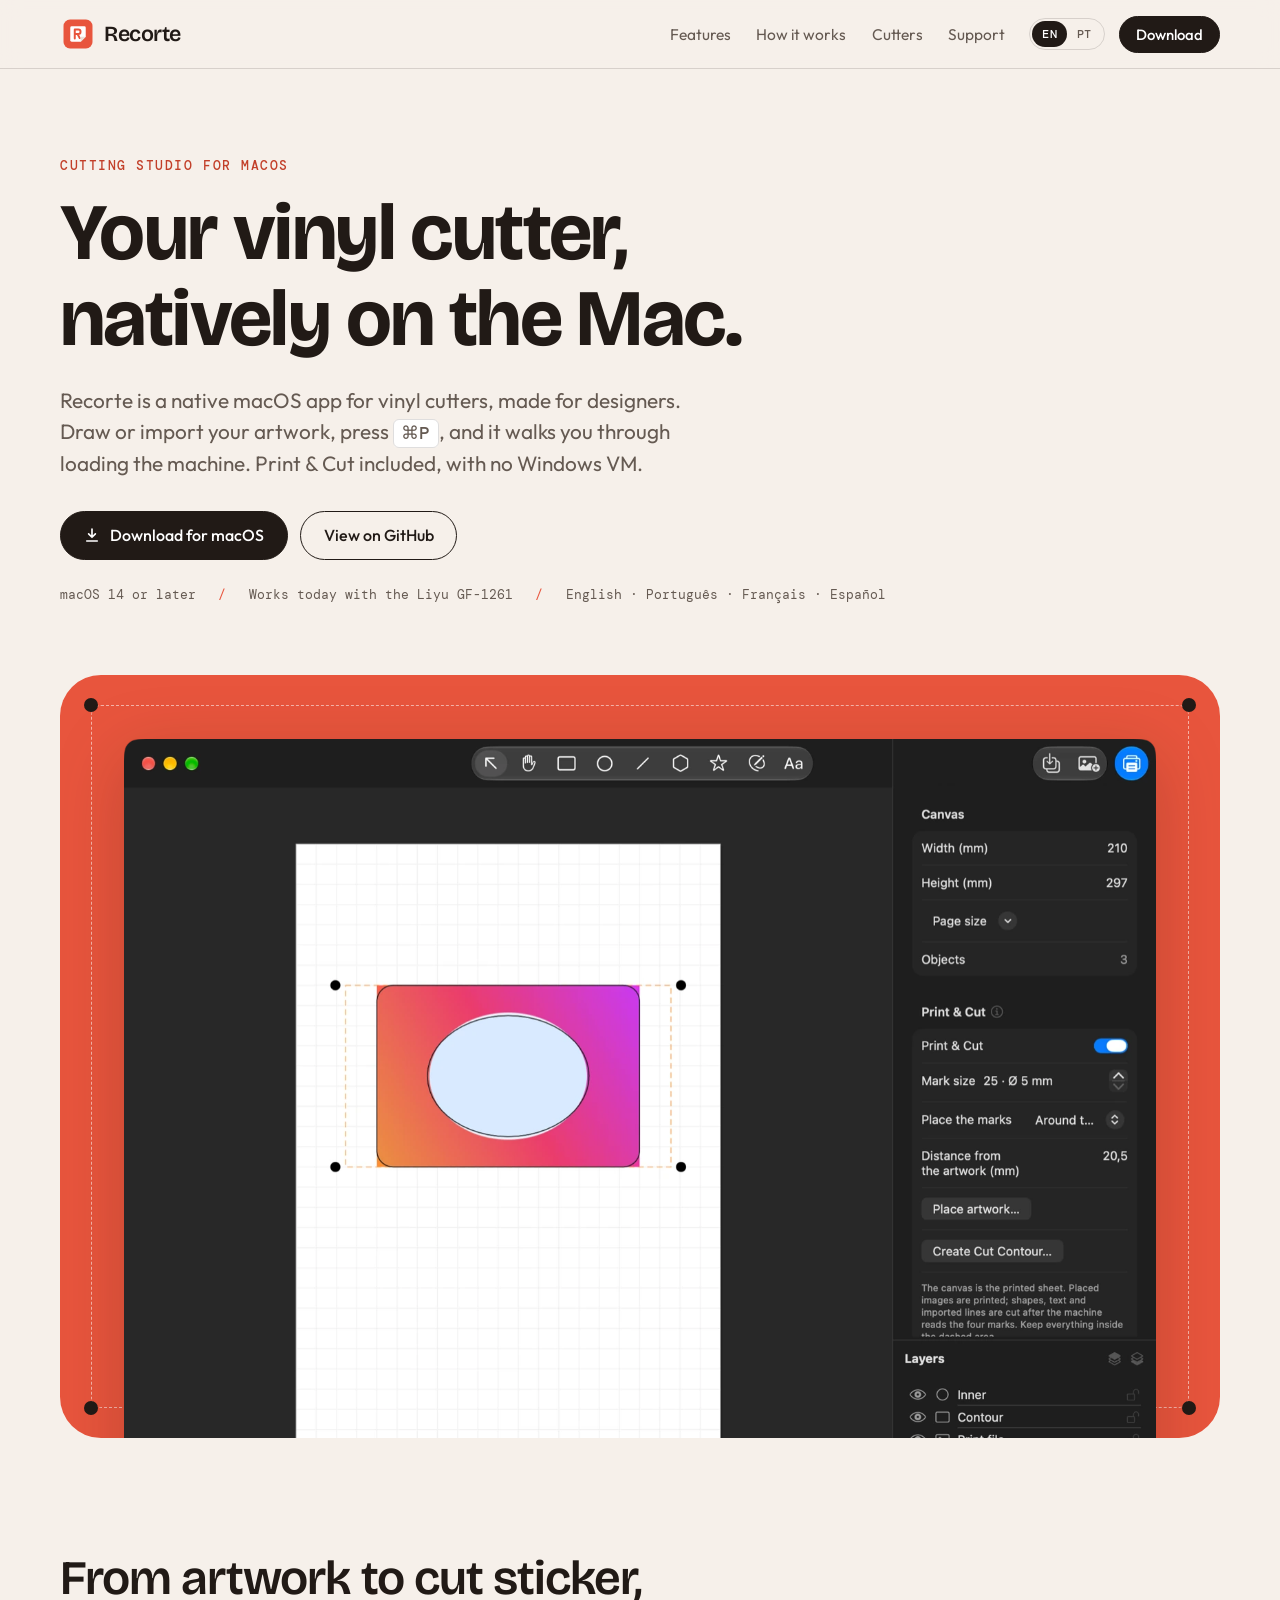
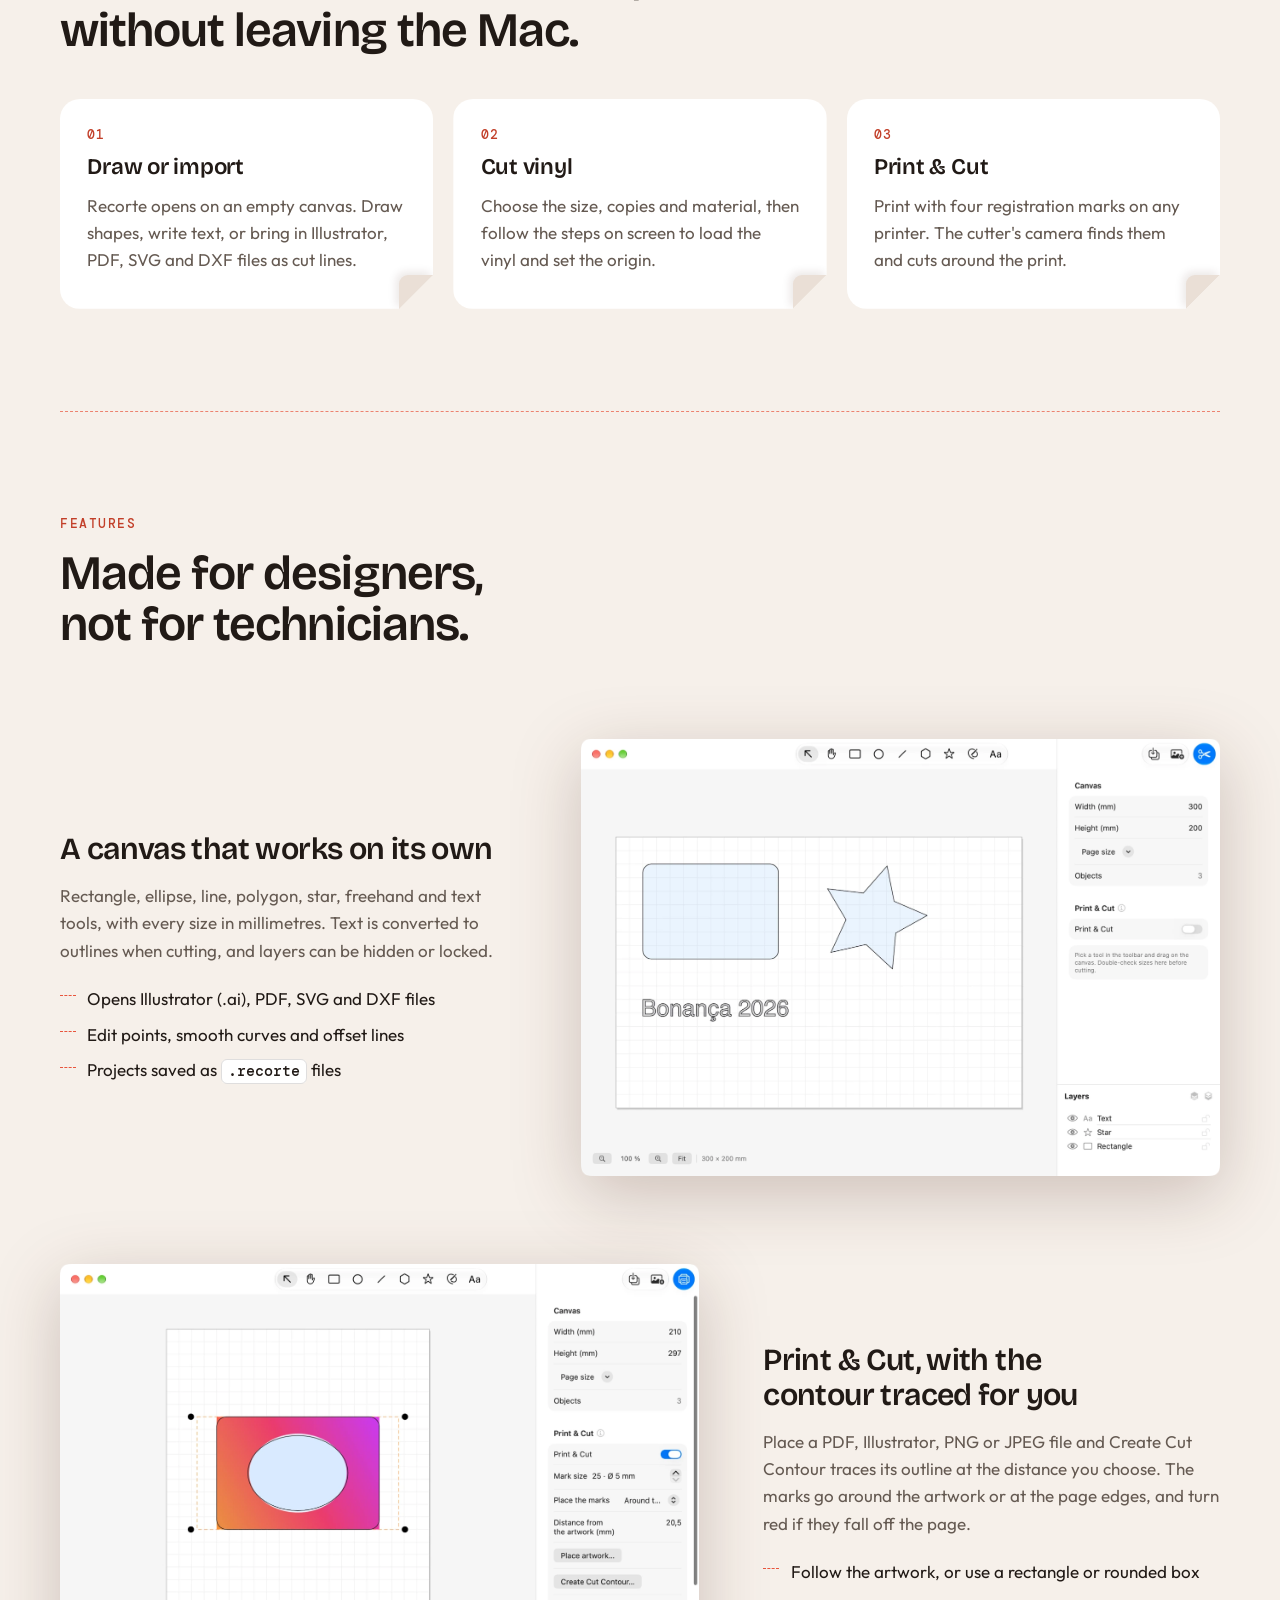
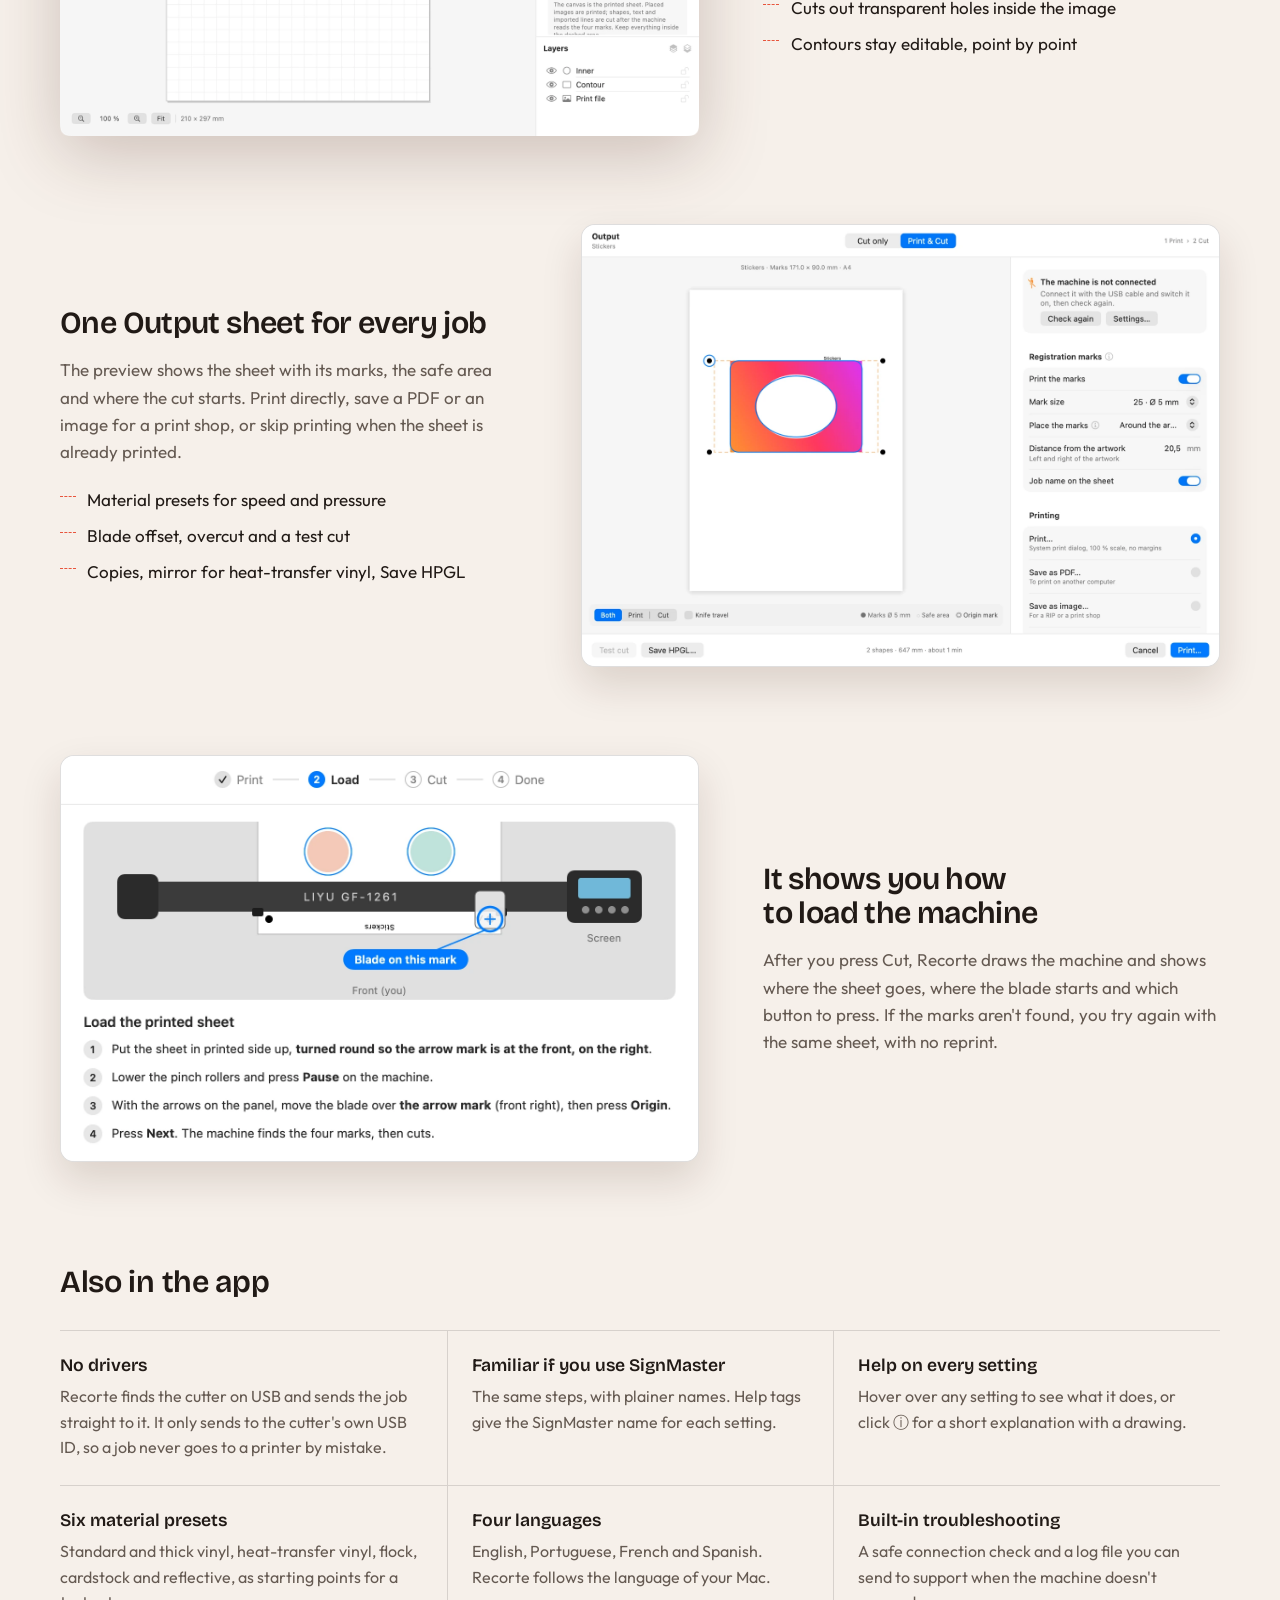
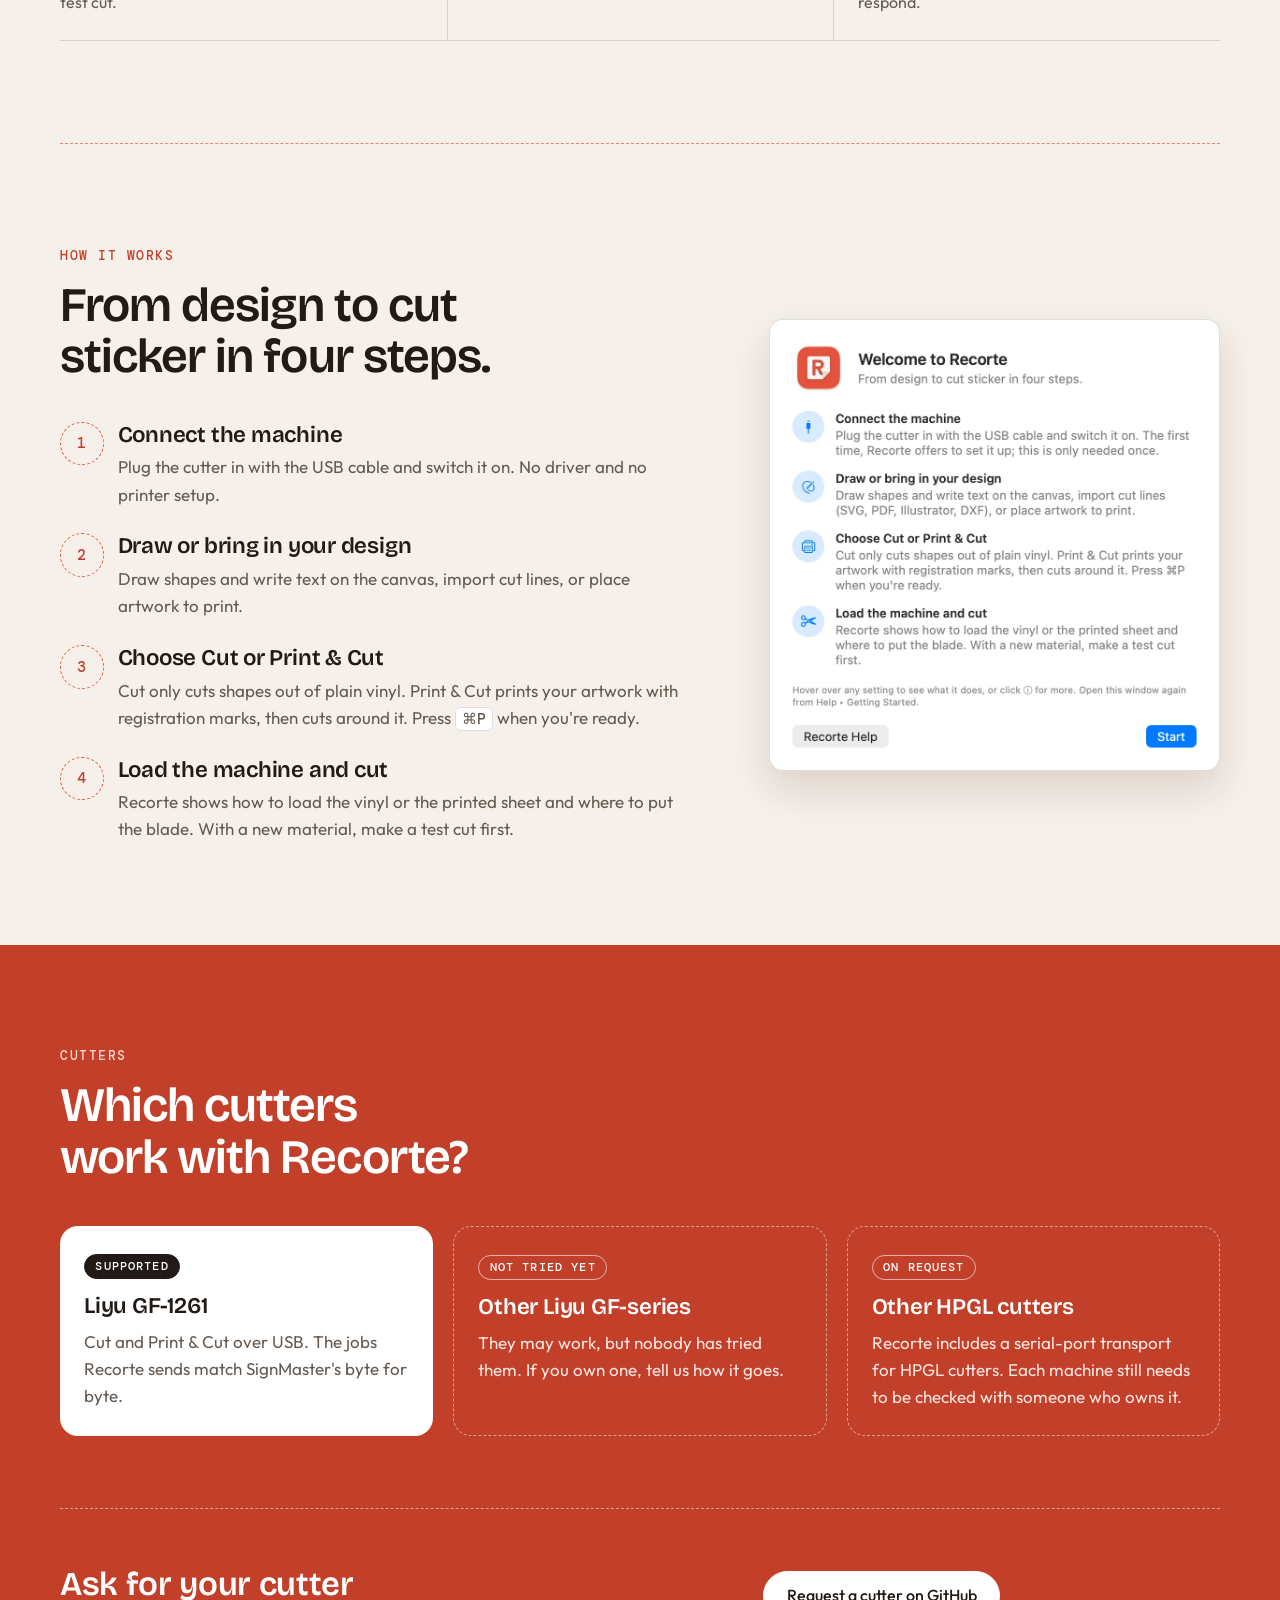
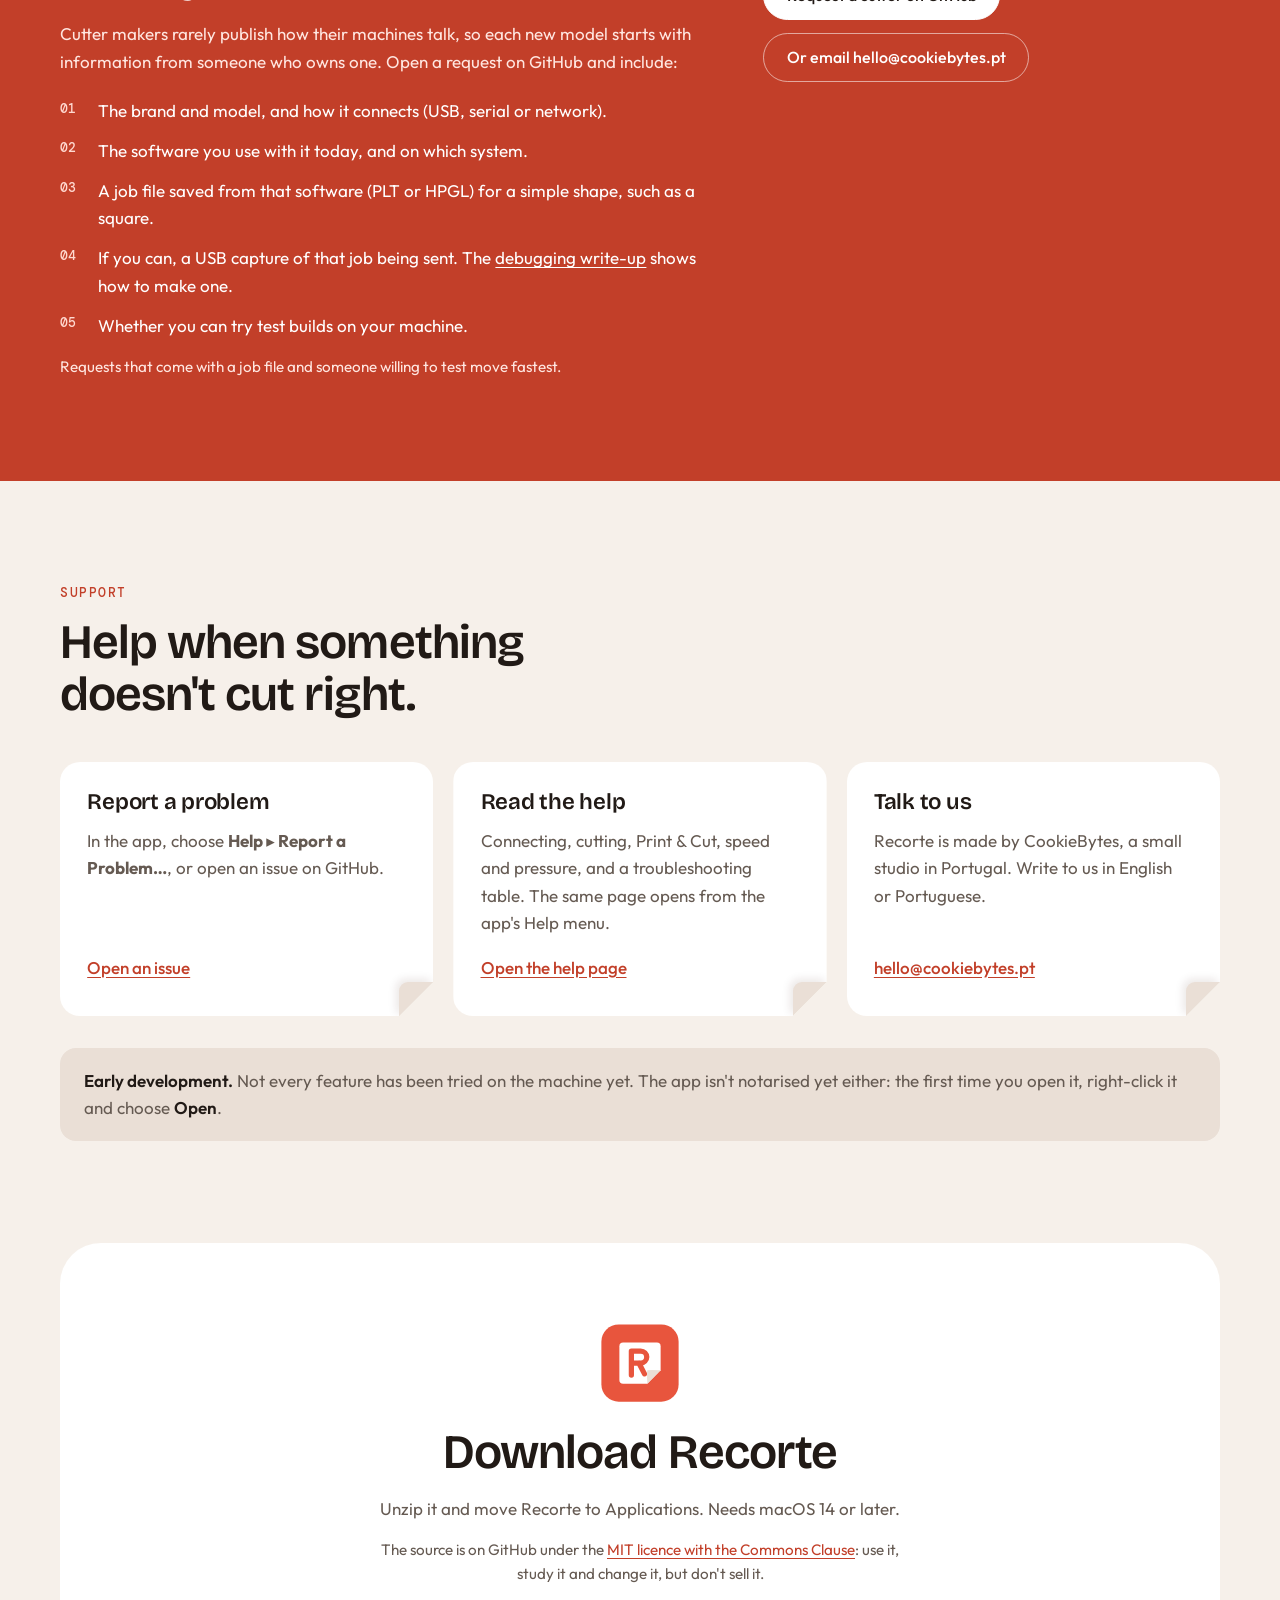
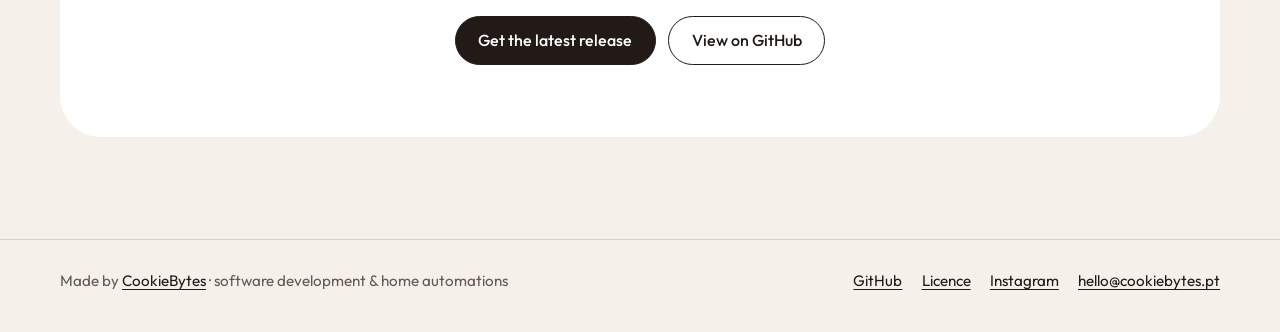
==== index.html @ fabf6d46 "feat: recorte landing page" ====
<!DOCTYPE html>
<html lang="en">
<head>
<meta charset="utf-8">
<meta name="viewport" content="width=device-width, initial-scale=1">
<title>Recorte — cutting studio for macOS</title>
<meta name="description" content="Recorte is a native macOS app for vinyl cutters, made for designers. Draw or import artwork, cut vinyl and do Print & Cut with the Liyu GF-1261, without a Windows VM.">
<link rel="canonical" href="https://recorte.cookiebytes.pt/">
<meta property="og:type" content="website">
<meta property="og:url" content="https://recorte.cookiebytes.pt/">
<meta property="og:title" content="Recorte — cutting studio for macOS">
<meta property="og:description" content="A native macOS app for vinyl cutters, made for designers. Cut vinyl and Print & Cut, without a Windows VM.">
<meta property="og:image" content="https://recorte.cookiebytes.pt/assets/og.jpg">
<meta name="twitter:card" content="summary_large_image">
<meta name="theme-color" content="#E8553D">
<link rel="icon" href="assets/icon.svg" type="image/svg+xml">
<link rel="apple-touch-icon" href="assets/apple-touch-icon.png">
<link rel="preconnect" href="https://fonts.googleapis.com">
<link rel="preconnect" href="https://fonts.gstatic.com" crossorigin>
<link href="https://fonts.googleapis.com/css2?family=Bricolage+Grotesque:opsz,wght@12..96,500;12..96,600;12..96,700&family=DM+Mono:wght@400;500&family=Outfit:wght@400;500;600&display=swap" rel="stylesheet">
<link rel="stylesheet" href="assets/style.css">
</head>
<body>
<a class="skip" href="#main" data-i18n="skip">Skip to content</a>

<header class="nav">
  <div class="wrap nav__in">
    <a class="brand" href="#top" aria-label="Recorte">
      <img src="assets/icon.svg" width="36" height="36" alt="">
      <span>Recorte</span>
    </a>
    <nav class="nav__links" aria-label="Sections">
      <a href="#features" data-i18n="nav.features">Features</a>
      <a href="#how" data-i18n="nav.how">How it works</a>
      <a href="#cutters" data-i18n="nav.cutters">Cutters</a>
      <a href="#support" data-i18n="nav.support">Support</a>
    </nav>
    <div class="nav__right">
      <div class="lang" role="group" aria-label="Language">
        <button type="button" data-lang="en" aria-pressed="true">EN</button>
        <button type="button" data-lang="pt" aria-pressed="false">PT</button>
      </div>
      <a class="btn btn--small" href="https://github.com/cookiebytespt/Recorte/releases/latest" data-i18n="nav.download">Download</a>
    </div>
  </div>
</header>

<main id="main">

<!-- HERO -->
<section class="hero" id="top">
  <div class="wrap">
    <p class="eyebrow" data-i18n="hero.eyebrow">Cutting studio for macOS</p>
    <h1 data-i18n="hero.title">Your vinyl cutter, natively on the Mac.</h1>
    <p class="lead" data-i18n-html="hero.lead">Recorte is a native macOS app for vinyl cutters, made for designers. Draw or import your artwork, press <kbd>⌘P</kbd>, and it walks you through loading the machine. Print &amp; Cut included, with no Windows VM.</p>
    <div class="cta">
      <a class="btn" href="https://github.com/cookiebytespt/Recorte/releases/latest">
        <svg width="18" height="18" viewBox="0 0 24 24" fill="none" stroke="currentColor" stroke-width="2.2" stroke-linecap="round" stroke-linejoin="round" aria-hidden="true"><path d="M12 4v11m0 0l-4.5-4.5M12 15l4.5-4.5M5 20h14"/></svg>
        <span data-i18n="hero.cta">Download for macOS</span>
      </a>
      <a class="btn btn--ghost" href="https://github.com/cookiebytespt/Recorte" data-i18n="hero.cta2">View on GitHub</a>
    </div>
    <ul class="meta">
      <li data-i18n="hero.meta1">macOS 14 or later</li>
      <li data-i18n="hero.meta2">Works today with the Liyu GF-1261</li>
      <li>English · Português · Français · Español</li>
    </ul>
  </div>

  <div class="wrap">
    <figure class="stage">
      <span class="mark mark--tl" aria-hidden="true"></span><span class="mark mark--tr" aria-hidden="true"></span>
      <span class="mark mark--bl" aria-hidden="true"></span><span class="mark mark--br" aria-hidden="true"></span>
      <img class="shot" src="assets/screenshots/print-and-cut-editor-dark.webp" width="1500" height="1107" alt="The Recorte editor in dark mode: a Print &amp; Cut sheet with artwork, its cut contour and four registration marks, the drawing toolbar, and a sidebar with canvas size and layers." data-i18n-alt="hero.alt" fetchpriority="high">
    </figure>
  </div>
</section>

<!-- WHAT IT DOES -->
<section class="what" aria-labelledby="what-h">
  <div class="wrap">
    <h2 id="what-h" data-i18n="what.title">From artwork to cut sticker, without leaving the Mac.</h2>
    <div class="trio">
      <article class="sticker">
        <p class="tag">01</p>
        <h3 data-i18n="what.1.t">Draw or import</h3>
        <p data-i18n="what.1.d">Recorte opens on an empty canvas. Draw shapes, write text, or bring in Illustrator, PDF, SVG and DXF files as cut lines.</p>
      </article>
      <article class="sticker">
        <p class="tag">02</p>
        <h3 data-i18n="what.2.t">Cut vinyl</h3>
        <p data-i18n="what.2.d">Choose the size, copies and material, then follow the steps on screen to load the vinyl and set the origin.</p>
      </article>
      <article class="sticker">
        <p class="tag">03</p>
        <h3 data-i18n="what.3.t">Print &amp; Cut</h3>
        <p data-i18n="what.3.d">Print with four registration marks on any printer. The cutter's camera finds them and cuts around the print.</p>
      </article>
    </div>
  </div>
</section>

<div class="cutline" aria-hidden="true"></div>

<!-- FEATURES -->
<section class="features" id="features" aria-labelledby="feat-h">
  <div class="wrap">
    <p class="eyebrow" data-i18n="feat.eyebrow">Features</p>
    <h2 id="feat-h" data-i18n="feat.title">Made for designers, not for technicians.</h2>

    <div class="row">
      <div class="row__text">
        <h3 data-i18n="feat.a.t">A canvas that works on its own</h3>
        <p data-i18n="feat.a.d">Rectangle, ellipse, line, polygon, star, freehand and text tools, with every size in millimetres. Text is converted to outlines when cutting, and layers can be hidden or locked.</p>
        <ul class="ticks">
          <li data-i18n="feat.a.1">Opens Illustrator (.ai), PDF, SVG and DXF files</li>
          <li data-i18n="feat.a.2">Edit points, smooth curves and offset lines</li>
          <li data-i18n-html="feat.a.3">Projects saved as <code>.recorte</code> files</li>
        </ul>
      </div>
      <figure class="row__media">
        <img class="shot" loading="lazy" src="assets/screenshots/editor.webp" width="1500" height="1025" alt="Recorte's canvas with drawing tools and the layers list." data-i18n-alt="feat.a.alt">
      </figure>
    </div>

    <div class="row row--flip">
      <div class="row__text">
        <h3 data-i18n="feat.b.t">Print &amp; Cut, with the contour traced for you</h3>
        <p data-i18n="feat.b.d">Place a PDF, Illustrator, PNG or JPEG file and Create Cut Contour traces its outline at the distance you choose. The marks go around the artwork or at the page edges, and turn red if they fall off the page.</p>
        <ul class="ticks">
          <li data-i18n="feat.b.1">Follow the artwork, or use a rectangle or rounded box</li>
          <li data-i18n="feat.b.2">Cuts out transparent holes inside the image</li>
          <li data-i18n="feat.b.3">Contours stay editable, point by point</li>
        </ul>
      </div>
      <figure class="row__media">
        <img class="shot" loading="lazy" src="assets/screenshots/print-and-cut-editor.webp" width="1500" height="1107" alt="A Print &amp; Cut sheet in Recorte: artwork with a cut contour and four registration marks around it." data-i18n-alt="feat.b.alt">
      </figure>
    </div>

    <div class="row">
      <div class="row__text">
        <h3 data-i18n="feat.c.t">One Output sheet for every job</h3>
        <p data-i18n="feat.c.d">The preview shows the sheet with its marks, the safe area and where the cut starts. Print directly, save a PDF or an image for a print shop, or skip printing when the sheet is already printed.</p>
        <ul class="ticks">
          <li data-i18n="feat.c.1">Material presets for speed and pressure</li>
          <li data-i18n="feat.c.2">Blade offset, overcut and a test cut</li>
          <li data-i18n="feat.c.3">Copies, mirror for heat-transfer vinyl, Save HPGL</li>
        </ul>
      </div>
      <figure class="row__media">
        <div class="sheet"><img loading="lazy" src="assets/screenshots/output-print-and-cut.webp" width="1500" height="1038" alt="The Output sheet in Print &amp; Cut mode, with a preview of the printed page and settings for registration marks and printing." data-i18n-alt="feat.c.alt"></div>
      </figure>
    </div>

    <div class="row row--flip">
      <div class="row__text">
        <h3 data-i18n="feat.d.t">It shows you how to load the machine</h3>
        <p data-i18n="feat.d.d">After you press Cut, Recorte draws the machine and shows where the sheet goes, where the blade starts and which button to press. If the marks aren't found, you try again with the same sheet, with no reprint.</p>
      </div>
      <figure class="row__media">
        <div class="sheet"><img loading="lazy" src="assets/screenshots/cut-wizard.webp" width="1360" height="864" alt="The cut wizard: a drawing of the Liyu GF-1261 with the printed sheet loaded, and four numbered steps to load the sheet." data-i18n-alt="feat.d.alt"></div>
      </figure>
    </div>

    <h3 class="more-h" data-i18n="more.title">Also in the app</h3>
    <ul class="grid">
      <li><h4 data-i18n="more.1.t">No drivers</h4><p data-i18n="more.1.d">Recorte finds the cutter on USB and sends the job straight to it. It only sends to the cutter's own USB ID, so a job never goes to a printer by mistake.</p></li>
      <li><h4 data-i18n="more.2.t">Familiar if you use SignMaster</h4><p data-i18n="more.2.d">The same steps, with plainer names. Help tags give the SignMaster name for each setting.</p></li>
      <li><h4 data-i18n="more.3.t">Help on every setting</h4><p data-i18n="more.3.d">Hover over any setting to see what it does, or click ⓘ for a short explanation with a drawing.</p></li>
      <li><h4 data-i18n="more.4.t">Six material presets</h4><p data-i18n="more.4.d">Standard and thick vinyl, heat-transfer vinyl, flock, cardstock and reflective, as starting points for a test cut.</p></li>
      <li><h4 data-i18n="more.5.t">Four languages</h4><p data-i18n="more.5.d">English, Portuguese, French and Spanish. Recorte follows the language of your Mac.</p></li>
      <li><h4 data-i18n="more.6.t">Built-in troubleshooting</h4><p data-i18n="more.6.d">A safe connection check and a log file you can send to support when the machine doesn't respond.</p></li>
    </ul>
  </div>
</section>

<div class="cutline" aria-hidden="true"></div>

<!-- HOW IT WORKS -->
<section class="how" id="how" aria-labelledby="how-h">
  <div class="wrap how__in">
    <div>
      <p class="eyebrow" data-i18n="how.eyebrow">How it works</p>
      <h2 id="how-h" data-i18n="how.title">From design to cut sticker in four steps.</h2>
      <ol class="steps">
        <li><h3 data-i18n="how.1.t">Connect the machine</h3><p data-i18n="how.1.d">Plug the cutter in with the USB cable and switch it on. No driver and no printer setup.</p></li>
        <li><h3 data-i18n="how.2.t">Draw or bring in your design</h3><p data-i18n="how.2.d">Draw shapes and write text on the canvas, import cut lines, or place artwork to print.</p></li>
        <li><h3 data-i18n="how.3.t">Choose Cut or Print &amp; Cut</h3><p data-i18n-html="how.3.d">Cut only cuts shapes out of plain vinyl. Print &amp; Cut prints your artwork with registration marks, then cuts around it. Press <kbd>⌘P</kbd> when you're ready.</p></li>
        <li><h3 data-i18n="how.4.t">Load the machine and cut</h3><p data-i18n="how.4.d">Recorte shows how to load the vinyl or the printed sheet and where to put the blade. With a new material, make a test cut first.</p></li>
      </ol>
    </div>
    <figure class="how__media">
      <div class="sheet"><img loading="lazy" src="assets/screenshots/getting-started.webp" width="960" height="962" alt="Recorte's Getting Started window, listing the four steps." data-i18n-alt="how.alt"></div>
    </figure>
  </div>
</section>

<!-- CUTTERS -->
<section class="cutters" id="cutters" aria-labelledby="cut-h">
  <div class="wrap">
    <p class="eyebrow eyebrow--light" data-i18n="cut.eyebrow">Cutters</p>
    <h2 id="cut-h" data-i18n="cut.title">Which cutters work with Recorte?</h2>

    <ul class="machines">
      <li>
        <span class="pill pill--ok" data-i18n="cut.ok">Supported</span>
        <h3>Liyu GF-1261</h3>
        <p data-i18n="cut.1.d">Cut and Print &amp; Cut over USB. The jobs Recorte sends match SignMaster's byte for byte.</p>
      </li>
      <li>
        <span class="pill" data-i18n="cut.untested">Not tried yet</span>
        <h3 data-i18n="cut.2.t">Other Liyu GF-series</h3>
        <p data-i18n="cut.2.d">They may work, but nobody has tried them. If you own one, tell us how it goes.</p>
      </li>
      <li>
        <span class="pill" data-i18n="cut.ask">On request</span>
        <h3 data-i18n="cut.3.t">Other HPGL cutters</h3>
        <p data-i18n="cut.3.d">Recorte includes a serial-port transport for HPGL cutters. Each machine still needs to be checked with someone who owns it.</p>
      </li>
    </ul>

    <div class="request">
      <div>
        <h3 data-i18n="req.title">Ask for your cutter</h3>
        <p data-i18n="req.lead">Cutter makers rarely publish how their machines talk, so each new model starts with information from someone who owns one. Open a request on GitHub and include:</p>
        <ol class="req-list">
          <li data-i18n="req.1">The brand and model, and how it connects (USB, serial or network).</li>
          <li data-i18n="req.2">The software you use with it today, and on which system.</li>
          <li data-i18n="req.3">A job file saved from that software (PLT or HPGL) for a simple shape, such as a square.</li>
          <li data-i18n-html="req.4">If you can, a USB capture of that job being sent. The <a href="https://github.com/cookiebytespt/Recorte/blob/main/docs/debugging/README.md">debugging write-up</a> shows how to make one.</li>
          <li data-i18n="req.5">Whether you can try test builds on your machine.</li>
        </ol>
        <p class="fine" data-i18n="req.note">Requests that come with a job file and someone willing to test move fastest.</p>
      </div>
      <div class="request__cta">
        <a class="btn btn--light" href="https://github.com/cookiebytespt/Recorte/issues/new?title=Cutter%20request%3A%20%5Bbrand%20and%20model%5D&amp;body=%2A%2ACutter%2A%2A%20%28brand%20and%20model%29%3A%0A%0A%2A%2AConnection%2A%2A%20%28USB%20%2F%20serial%20%2F%20network%29%3A%0A%0A%2A%2ASoftware%20used%20with%20it%20today%2A%2A%20%28and%20operating%20system%29%3A%0A%0A%2A%2AJob%20file%2A%2A%3A%20attach%20a%20PLT%2FHPGL%20file%20saved%20from%20that%20software%20for%20a%20simple%20shape%2C%20such%20as%20a%20square.%0A%0A%2A%2AUSB%20capture%2A%2A%20%28optional%29%3A%20see%20docs%2Fdebugging%2FREADME.md%20for%20how%20to%20make%20one.%0A%0A%2A%2ACan%20you%20try%20test%20builds%20on%20your%20machine%3F%2A%2A%0A" data-i18n="req.cta">Request a cutter on GitHub</a>
        <a class="btn btn--outline" href="mailto:hello@cookiebytes.pt?subject=Recorte%3A%20cutter%20request" data-i18n="req.cta2">Or email hello@cookiebytes.pt</a>
      </div>
    </div>
  </div>
</section>

<!-- SUPPORT -->
<section class="support" id="support" aria-labelledby="sup-h">
  <div class="wrap">
    <p class="eyebrow" data-i18n="sup.eyebrow">Support</p>
    <h2 id="sup-h" data-i18n="sup.title">Help when something doesn't cut right.</h2>
    <div class="trio">
      <article class="sticker">
        <h3 data-i18n="sup.1.t">Report a problem</h3>
        <p data-i18n-html="sup.1.d">In the app, choose <strong>Help ▸ Report a Problem…</strong>, or open an issue on GitHub.</p>
        <a class="link" href="https://github.com/cookiebytespt/Recorte/issues/new" data-i18n="sup.1.a">Open an issue</a>
      </article>
      <article class="sticker">
        <h3 data-i18n="sup.2.t">Read the help</h3>
        <p data-i18n="sup.2.d">Connecting, cutting, Print &amp; Cut, speed and pressure, and a troubleshooting table. The same page opens from the app's Help menu.</p>
        <a class="link" href="https://github.com/cookiebytespt/Recorte#troubleshooting" data-i18n="sup.2.a">Open the help page</a>
      </article>
      <article class="sticker">
        <h3 data-i18n="sup.3.t">Talk to us</h3>
        <p data-i18n="sup.3.d">Recorte is made by CookieBytes, a small studio in Portugal. Write to us in English or Portuguese.</p>
        <a class="link" href="mailto:hello@cookiebytes.pt?subject=Recorte">hello@cookiebytes.pt</a>
      </article>
    </div>

    <p class="status" data-i18n-html="sup.status"><strong>Early development.</strong> Not every feature has been tried on the machine yet. The app isn't notarised yet either: the first time you open it, right-click it and choose <strong>Open</strong>.</p>
  </div>
</section>

<!-- DOWNLOAD -->
<section class="get" aria-labelledby="get-h">
  <div class="wrap get__in">
    <img src="assets/icon.svg" width="96" height="96" alt="">
    <h2 id="get-h" data-i18n="get.title">Download Recorte</h2>
    <p data-i18n="get.d">Unzip it and move Recorte to Applications. Needs macOS 14 or later.</p>
    <p class="licence" data-i18n-html="get.lic">The source is on GitHub under the <a href="https://github.com/cookiebytespt/Recorte/blob/main/LICENSE">MIT licence with the Commons Clause</a>: use it, study it and change it, but don't sell it.</p>
    <div class="cta cta--center">
      <a class="btn" href="https://github.com/cookiebytespt/Recorte/releases/latest" data-i18n="get.cta">Get the latest release</a>
      <a class="btn btn--ghost" href="https://github.com/cookiebytespt/Recorte" data-i18n="hero.cta2">View on GitHub</a>
    </div>
  </div>
</section>

</main>

<footer class="foot">
  <div class="wrap foot__in">
    <p><span data-i18n="foot.made">Made by</span> <a href="https://cookiebytes.pt">CookieBytes</a> · software development &amp; home automations</p>
    <p class="foot__links">
      <a href="https://github.com/cookiebytespt/Recorte">GitHub</a>
      <a href="https://github.com/cookiebytespt/Recorte/blob/main/LICENSE" data-i18n="foot.lic">Licence</a>
      <a href="https://www.instagram.com/cookiebytes.pt">Instagram</a>
      <a href="mailto:hello@cookiebytes.pt">hello@cookiebytes.pt</a>
    </p>
  </div>
</footer>

<script src="assets/app.js" defer></script>
</body>
</html>
---- assets/style.css ----
/* Recorte landing page. Palette from the app icon: coral tile, white vinyl, peeled backing. */
:root {
  --coral: #E8553D;
  --coral-deep: #C23F29;
  --vinyl: #FFFFFF;
  --backing: #EADFD6;
  --paper: #F6F0EA;
  --ink: #211A16;
  --muted: #655A52;
  --line: rgba(33, 26, 22, .14);
  --display: "Bricolage Grotesque", "Outfit", system-ui, sans-serif;
  --body: "Outfit", system-ui, -apple-system, sans-serif;
  --mono: "DM Mono", ui-monospace, "SF Mono", Menlo, monospace;
  --peel: 34px;
}

* { box-sizing: border-box; }
html { scroll-behavior: smooth; scroll-padding-top: 84px; }
body {
  margin: 0;
  background: var(--paper);
  color: var(--ink);
  font: 400 1.0625rem/1.6 var(--body);
  -webkit-font-smoothing: antialiased;
}
img { max-width: 100%; height: auto; display: block; }
a { color: inherit; }
h1, h2, h3, h4 { font-family: var(--display); font-weight: 600; line-height: 1.08; margin: 0; letter-spacing: -.02em; text-wrap: balance; }
h1 { font-size: clamp(2.6rem, 6.4vw, 5rem); font-weight: 700; max-width: 14ch; }
h2 { font-size: clamp(1.9rem, 3.8vw, 3rem); max-width: 20ch; }
h3 { font-size: 1.4rem; letter-spacing: -.01em; line-height: 1.2; }
h4 { font-size: 1.1rem; letter-spacing: 0; line-height: 1.25; }
p { margin: 0; }
kbd, code {
  font: 500 .88em var(--mono);
  background: var(--vinyl);
  border: 1px solid var(--line);
  border-radius: 6px;
  padding: .08em .4em;
  white-space: nowrap;
}
:focus-visible { outline: 3px solid var(--coral); outline-offset: 3px; border-radius: 6px; }

.wrap { width: min(1160px, 100% - 2.5rem); margin-inline: auto; }
.skip { position: absolute; left: -999px; top: 0; background: var(--ink); color: #fff; padding: .6rem 1rem; z-index: 20; }
.skip:focus { left: 1rem; top: 1rem; }

.eyebrow {
  font: 500 .8rem var(--mono);
  text-transform: uppercase;
  letter-spacing: .12em;
  color: var(--coral-deep);
  margin-bottom: 1rem;
}
.eyebrow--light { color: #FFD9D0; }

/* Buttons */
.btn {
  display: inline-flex; align-items: center; gap: .55rem;
  background: var(--ink); color: #fff;
  font: 500 1rem var(--body);
  padding: .85rem 1.4rem;
  border-radius: 999px;
  text-decoration: none;
  border: 1.5px solid var(--ink);
  transition: background .15s, border-color .15s, color .15s;
}
.btn:hover { background: var(--coral-deep); border-color: var(--coral-deep); }
.btn--small { padding: .5rem 1rem; font-size: .93rem; }
.btn--ghost { background: transparent; color: var(--ink); }
.btn--ghost:hover { background: var(--ink); border-color: var(--ink); color: #fff; }
.btn--light { background: #fff; color: var(--ink); border-color: #fff; }
.btn--light:hover { background: var(--backing); border-color: var(--backing); color: var(--ink); }
.btn--outline { background: transparent; color: #fff; border-color: rgba(255,255,255,.55); }
.btn--outline:hover { background: rgba(255,255,255,.12); border-color: #fff; }

/* Nav */
.nav {
  position: sticky; top: 0; z-index: 10;
  background: color-mix(in srgb, var(--paper) 88%, transparent);
  backdrop-filter: blur(10px);
  border-bottom: 1px solid var(--line);
}
.nav__in { display: flex; align-items: center; gap: 1.5rem; height: 68px; }
.brand { display: flex; align-items: center; gap: .5rem; text-decoration: none; font: 600 1.35rem var(--display); letter-spacing: -.02em; }
.nav__links { display: flex; gap: 1.6rem; margin-left: auto; }
.nav__links a { text-decoration: none; font-size: .97rem; color: var(--muted); }
.nav__links a:hover { color: var(--ink); }
.nav__right { display: flex; align-items: center; gap: .9rem; }
.lang { display: flex; border: 1px solid var(--line); border-radius: 999px; padding: 2px; }
.lang button {
  font: 500 .75rem var(--mono); letter-spacing: .06em;
  border: 0; background: none; color: var(--muted);
  padding: .32rem .6rem; border-radius: 999px; cursor: pointer;
}
.lang button[aria-pressed="true"] { background: var(--ink); color: #fff; }

/* Hero */
.hero { padding: clamp(3rem, 7vw, 5.5rem) 0 0; }
.lead { font-size: clamp(1.1rem, 1.7vw, 1.3rem); color: var(--muted); max-width: 46ch; margin-top: 1.4rem; line-height: 1.5; }
.cta { display: flex; flex-wrap: wrap; gap: .8rem; margin-top: 2rem; }
.cta--center { justify-content: center; }
.meta {
  list-style: none; padding: 0; margin: 1.6rem 0 0;
  display: flex; flex-wrap: wrap; gap: .4rem 1.4rem;
  font: 400 .8rem var(--mono); color: var(--muted);
}
.meta li + li::before { content: "/"; margin-right: 1.4rem; color: var(--coral); }

/* The coral tile from the icon, with Print & Cut registration marks and the dashed safe area. */
.stage {
  position: relative;
  margin: clamp(2.5rem, 6vw, 4.5rem) 0 0;
  background: var(--coral);
  border-radius: clamp(20px, 3.2vw, 44px);
  padding: clamp(1.6rem, 5vw, 4.2rem) clamp(1rem, 5vw, 4.2rem) 0;
  overflow: hidden;
}
.stage::before {
  content: ""; position: absolute; inset: clamp(.8rem, 2.4vw, 2rem);
  border: 1.5px dashed rgba(255,255,255,.55);
  border-radius: 10px;
  pointer-events: none;
}
.mark { position: absolute; width: clamp(8px, 1.2vw, 14px); aspect-ratio: 1; border-radius: 50%; background: var(--ink); }
.mark--tl { top: clamp(.8rem, 2.4vw, 2rem); left: clamp(.8rem, 2.4vw, 2rem); translate: -50% -50%; }
.mark--tr { top: clamp(.8rem, 2.4vw, 2rem); right: clamp(.8rem, 2.4vw, 2rem); translate: 50% -50%; }
.mark--bl { bottom: clamp(.8rem, 2.4vw, 2rem); left: clamp(.8rem, 2.4vw, 2rem); translate: -50% 50%; }
.mark--br { bottom: clamp(.8rem, 2.4vw, 2rem); right: clamp(.8rem, 2.4vw, 2rem); translate: 50% 50%; }
.stage .shot { position: relative; margin-bottom: -6%; }

.shot { filter: drop-shadow(0 18px 34px rgba(60, 20, 8, .22)); }
.sheet {
  background: var(--vinyl);
  border: 1px solid var(--line);
  border-radius: 14px;
  overflow: hidden;
  box-shadow: 0 18px 40px rgba(60, 20, 8, .14);
}

/* Sections */
section { padding: clamp(4rem, 8vw, 7rem) 0; }
.what { padding-top: clamp(4.5rem, 9vw, 8rem); }

.cutline {
  width: min(1160px, 100% - 2.5rem); margin-inline: auto;
  border-top: 1.5px dashed var(--coral);
  opacity: .7;
}

/* Stickers: white vinyl with the bottom-right corner lifted, as in the icon. */
.trio { display: grid; grid-template-columns: repeat(3, 1fr); gap: 1.25rem; margin-top: 2.6rem; }
.sticker {
  position: relative;
  background: var(--vinyl);
  border-radius: 20px;
  padding: 1.7rem 1.7rem 2.2rem;
  clip-path: polygon(0 0, 100% 0, 100% calc(100% - var(--peel)), calc(100% - var(--peel)) 100%, 0 100%);
  display: flex; flex-direction: column; gap: .7rem;
}
.sticker::after {
  content: ""; position: absolute; right: 0; bottom: 0;
  width: var(--peel); height: var(--peel);
  background: var(--backing);
  border-top-left-radius: 9px;
  box-shadow: -3px -3px 8px rgba(60, 20, 8, .1);
}
.sticker p { color: var(--muted); }
.sticker .tag { font: 500 .8rem var(--mono); color: var(--coral-deep); letter-spacing: .1em; }
.link { font-weight: 500; color: var(--coral-deep); text-underline-offset: 3px; margin-top: auto; padding-top: .4rem; align-self: flex-start; }
.link:hover { color: var(--ink); }

/* Feature rows */
.row {
  display: grid; grid-template-columns: 5fr 7fr; gap: clamp(1.5rem, 5vw, 4.5rem);
  align-items: center; margin-top: clamp(3rem, 7vw, 5.5rem);
}
.row--flip { grid-template-columns: 7fr 5fr; }
.row--flip .row__text { order: 2; }
.row__media { margin: 0; }
.row__text h3 { font-size: clamp(1.5rem, 2.4vw, 2rem); line-height: 1.12; letter-spacing: -.02em; }
.row__text p { color: var(--muted); margin-top: 1rem; }
.ticks { list-style: none; padding: 0; margin: 1.3rem 0 0; display: grid; gap: .55rem; }
.ticks li { padding-left: 1.7rem; position: relative; }
.ticks li::before {
  content: ""; position: absolute; left: 0; top: .62em;
  width: 1rem; border-top: 1.5px dashed var(--coral);
}

.more-h { margin-top: clamp(4rem, 8vw, 6.5rem); font-size: clamp(1.5rem, 2.4vw, 2rem); }
.grid {
  list-style: none; padding: 0; margin: 1.8rem 0 0;
  display: grid; grid-template-columns: repeat(3, 1fr);
  border-top: 1px solid var(--line);
}
.grid li { padding: 1.5rem 1.5rem 1.5rem 0; border-bottom: 1px solid var(--line); }
.grid li:not(:nth-child(3n+1)) { padding-left: 1.5rem; border-left: 1px solid var(--line); }
.grid p { color: var(--muted); font-size: 1rem; margin-top: .45rem; }

/* How it works */
.how__in { display: grid; grid-template-columns: 7fr 5fr; gap: clamp(2rem, 6vw, 5rem); align-items: center; }
.how__media { margin: 0; }
.steps { list-style: none; counter-reset: s; padding: 0; margin: 2.4rem 0 0; display: grid; gap: 1.6rem; }
.steps li { counter-increment: s; display: grid; grid-template-columns: 2.6rem 1fr; column-gap: 1rem; }
.steps li::before {
  content: counter(s);
  grid-row: span 2;
  width: 2.6rem; height: 2.6rem; border-radius: 50%;
  border: 1.5px dashed var(--coral);
  display: grid; place-items: center;
  font: 500 .95rem var(--mono); color: var(--coral-deep);
}
.steps p { color: var(--muted); margin-top: .3rem; }

/* Cutters: the coral band */
.cutters { background: var(--coral-deep); color: #fff; }
.machines { list-style: none; padding: 0; margin: 2.6rem 0 0; display: grid; grid-template-columns: repeat(3, 1fr); gap: 1.25rem; }
.machines li { border: 1.5px dashed rgba(255,255,255,.5); border-radius: 18px; padding: 1.5rem; }
.machines li:first-child { background: #fff; color: var(--ink); border: 0; }
.machines h3 { margin-top: .9rem; }
.machines p { margin-top: .5rem; color: #FFE6E0; }
.machines li:first-child p { color: var(--muted); }
.pill {
  display: inline-block;
  font: 500 .72rem var(--mono); text-transform: uppercase; letter-spacing: .1em;
  border: 1px solid rgba(255,255,255,.6); border-radius: 999px; padding: .25rem .65rem;
}
.pill--ok { background: var(--ink); border-color: var(--ink); color: #fff; }

.request {
  margin-top: clamp(3rem, 6vw, 4.5rem);
  display: grid; grid-template-columns: 7fr 5fr; gap: clamp(2rem, 5vw, 4rem); align-items: start;
  border-top: 1.5px dashed rgba(255,255,255,.5);
  padding-top: clamp(2.5rem, 5vw, 3.5rem);
}
.request h3 { font-size: clamp(1.6rem, 2.6vw, 2.2rem); }
.request p { margin-top: 1rem; color: #FFE6E0; max-width: 58ch; }
.req-list { margin: 1.4rem 0 0; padding: 0; list-style: none; counter-reset: r; display: grid; gap: .8rem; max-width: 58ch; }
.req-list li { counter-increment: r; padding-left: 2.4rem; position: relative; }
.req-list li::before { content: counter(r, decimal-leading-zero); position: absolute; left: 0; top: .18em; font: 500 .8rem var(--mono); color: #FFD9D0; }
.req-list a { color: #fff; text-underline-offset: 3px; }
.request .fine { font-size: .95rem; }
.request__cta { display: grid; gap: .8rem; justify-items: start; padding-top: .4rem; }

/* Support */
.status {
  margin-top: 2rem;
  background: var(--backing);
  border-radius: 16px;
  padding: 1.2rem 1.5rem;
  color: var(--muted);
}
.status strong { color: var(--ink); font-weight: 600; }

/* Download */
.get { padding-top: 0; }
.get__in {
  background: var(--vinyl); border-radius: clamp(20px, 3.2vw, 44px);
  padding: clamp(2.5rem, 6vw, 4.5rem) 1.5rem;
  display: grid; justify-items: center; text-align: center; gap: 1rem;
  width: min(1160px, 100% - 2.5rem);
}
.get__in p { color: var(--muted); }
.get__in .cta { margin-top: .8rem; }
.get__in .licence { font-size: .95rem; max-width: 52ch; }
.get__in .licence a { color: var(--coral-deep); text-underline-offset: 3px; }

/* Footer */
.foot { border-top: 1px solid var(--line); padding: 1.8rem 0 2.4rem; font-size: .95rem; color: var(--muted); }
.foot__in { display: flex; flex-wrap: wrap; justify-content: space-between; gap: 1rem; }
.foot a { color: var(--ink); text-underline-offset: 3px; }
.foot__links { display: flex; flex-wrap: wrap; gap: 1.2rem; }

@media (max-width: 900px) {
  .nav__links { display: none; }
  .nav__right { margin-left: auto; }
  .trio, .machines, .grid { grid-template-columns: 1fr; }
  .grid li, .grid li:not(:nth-child(3n+1)) { padding: 1.3rem 0; border-left: 0; }
  .row, .how__in, .request { grid-template-columns: 1fr; }
  .row--flip .row__text { order: 0; }
  .how__media { max-width: 420px; }
  .meta { flex-direction: column; }
  .meta li + li::before { content: none; }
}
@media (max-width: 420px) {
  .btn--small { display: none; }
}
@media (prefers-reduced-motion: reduce) {
  html { scroll-behavior: auto; }
  .btn { transition: none; }
}
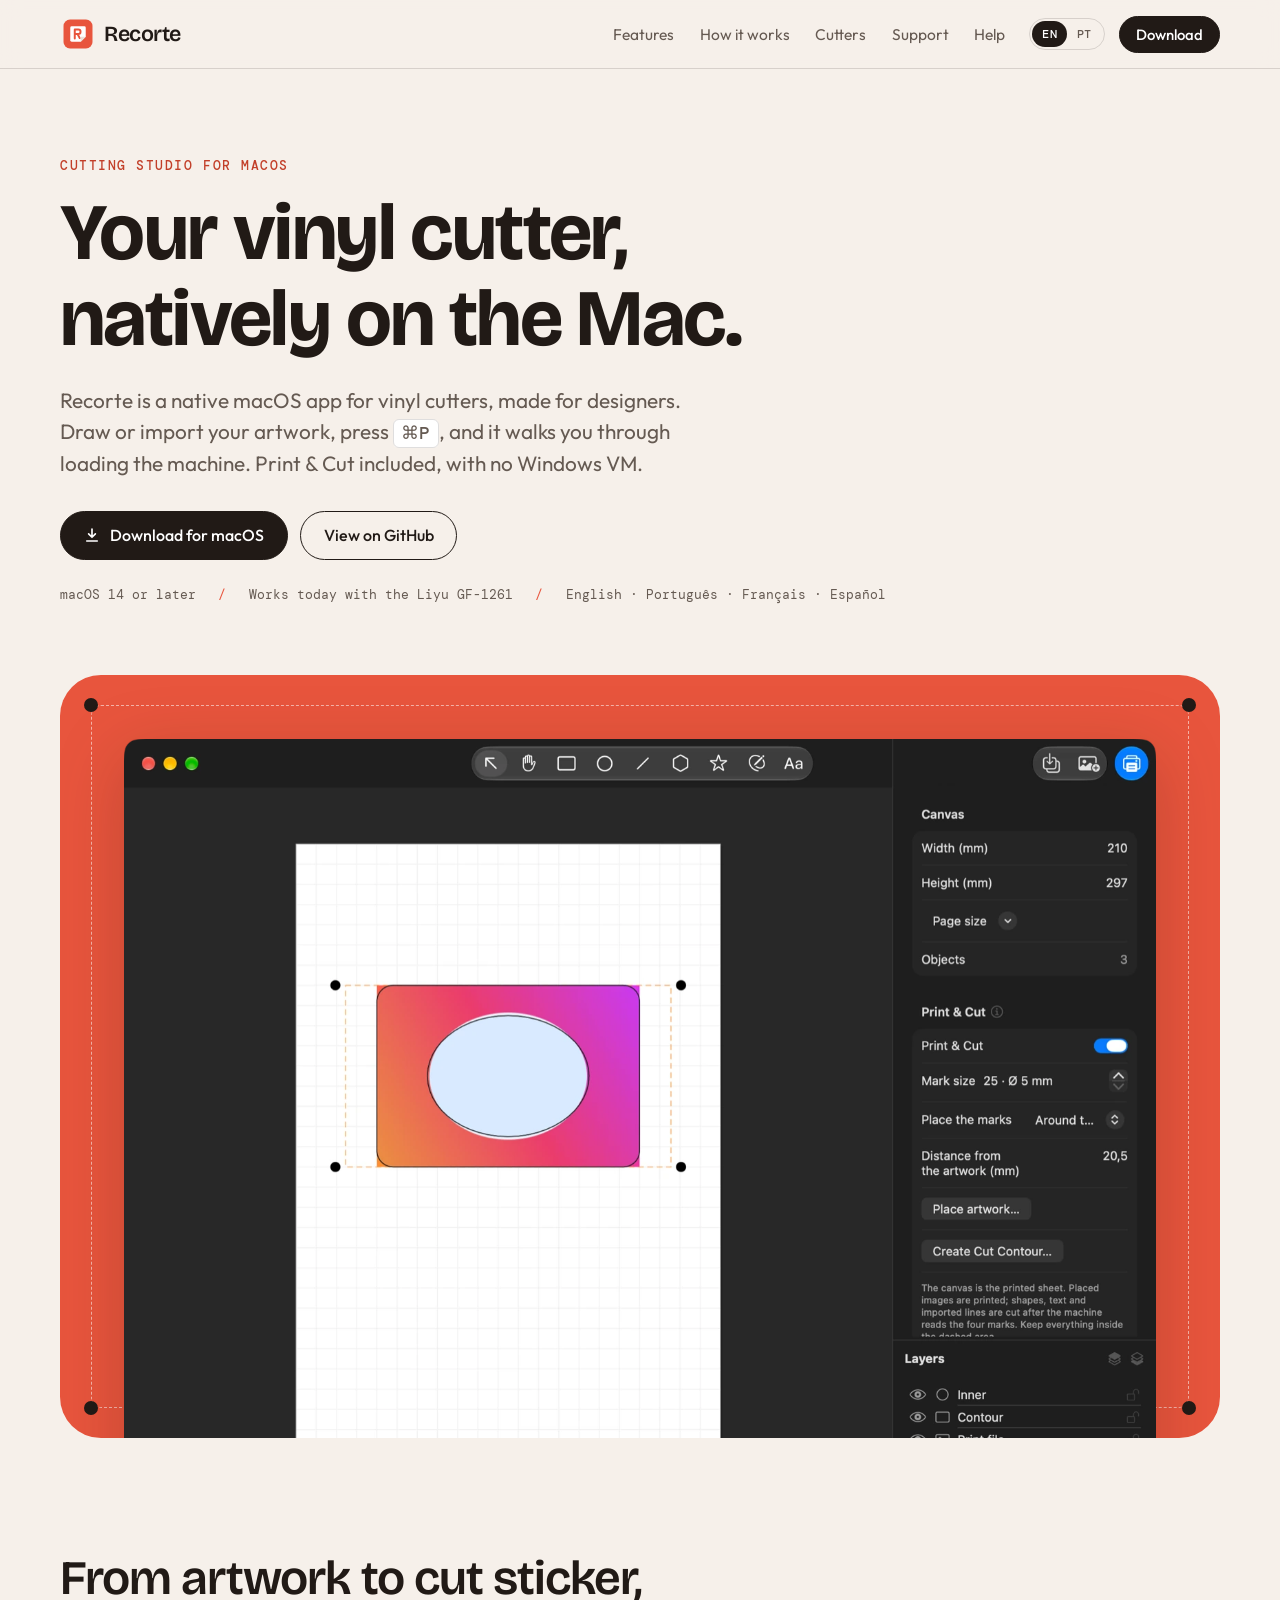
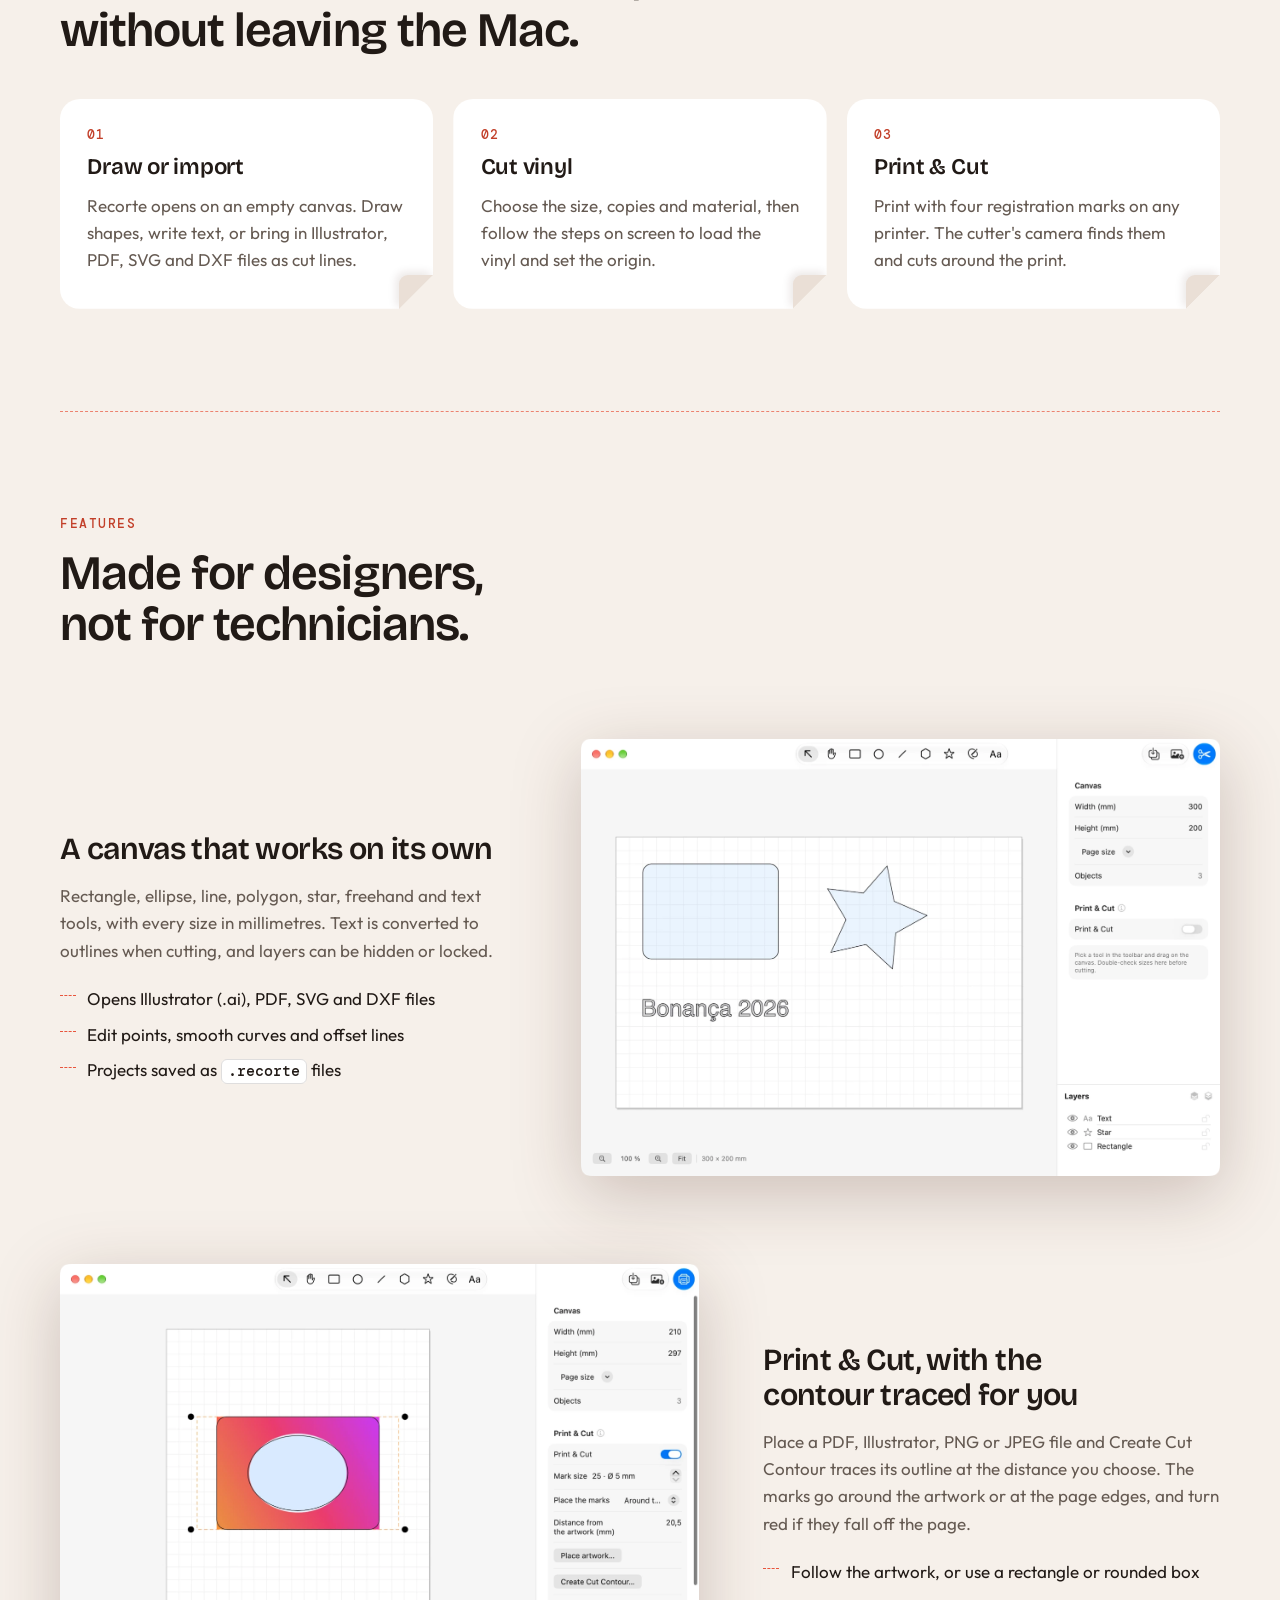
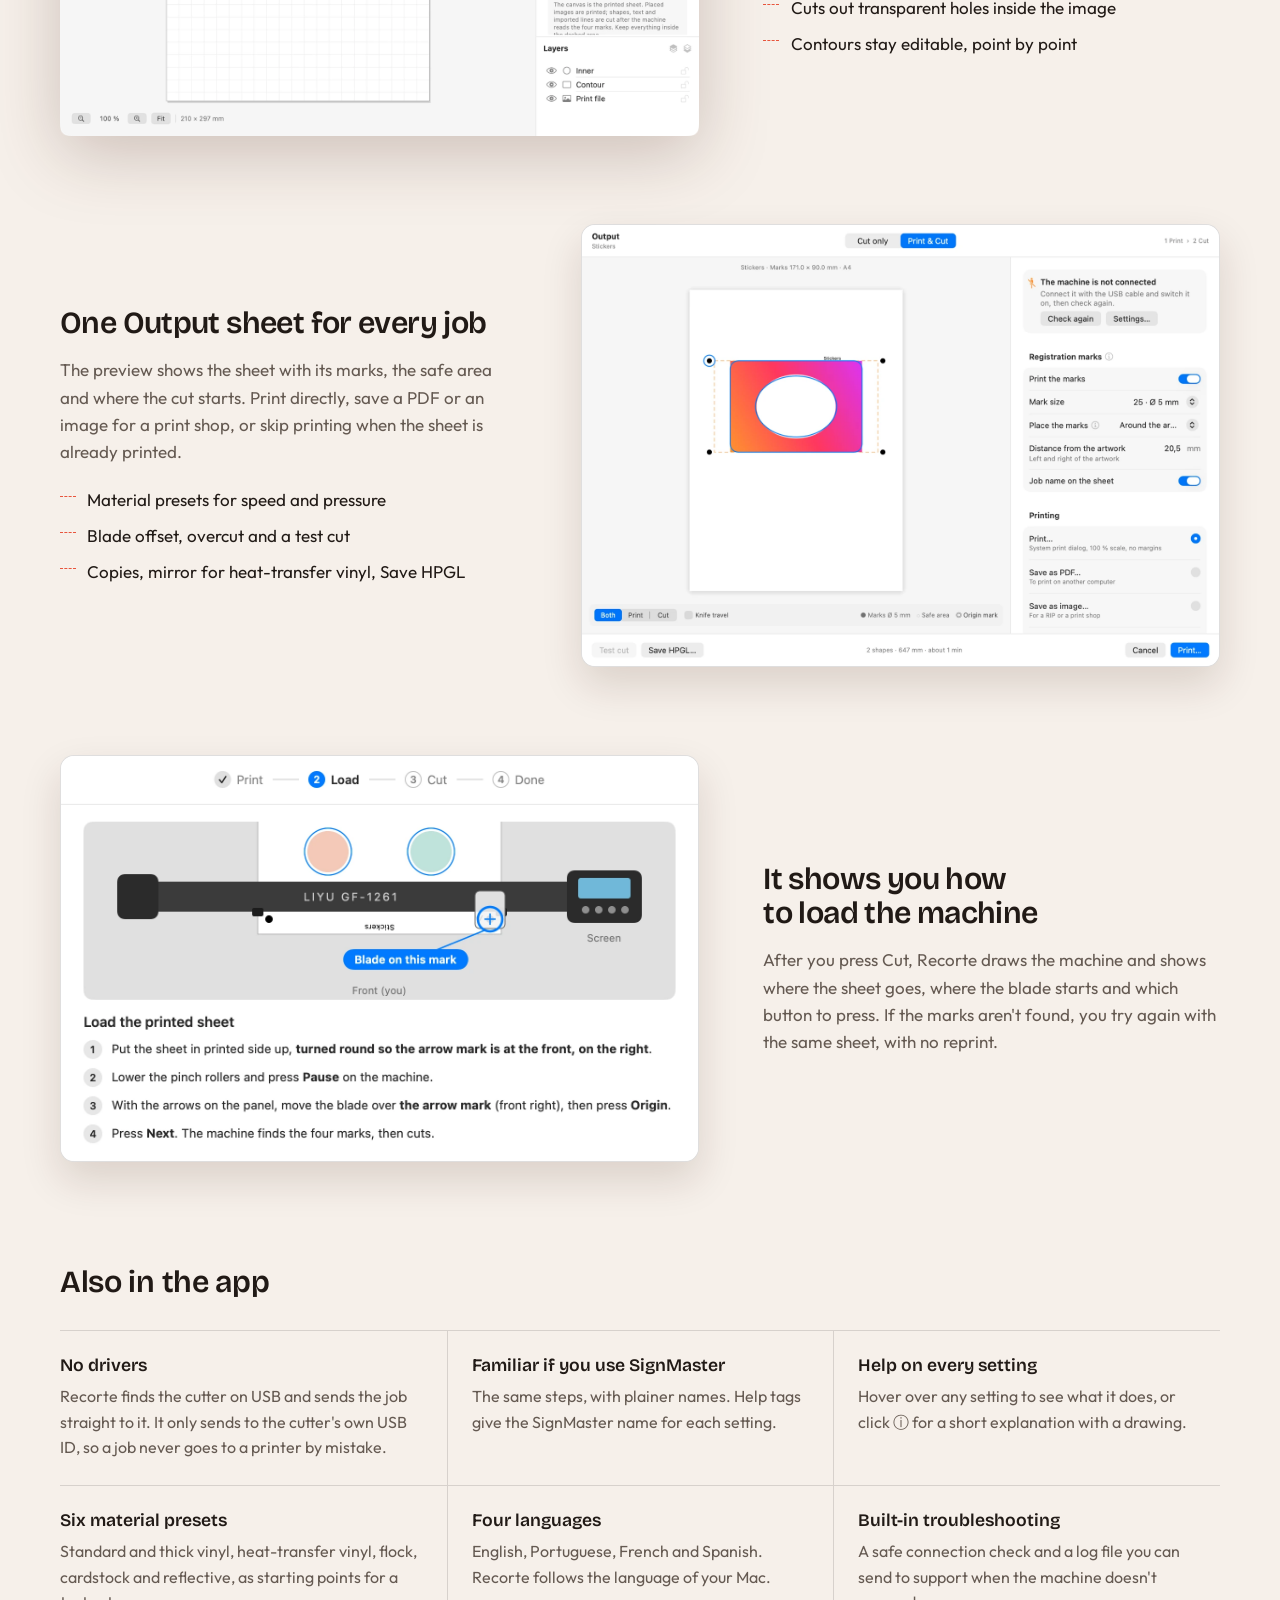
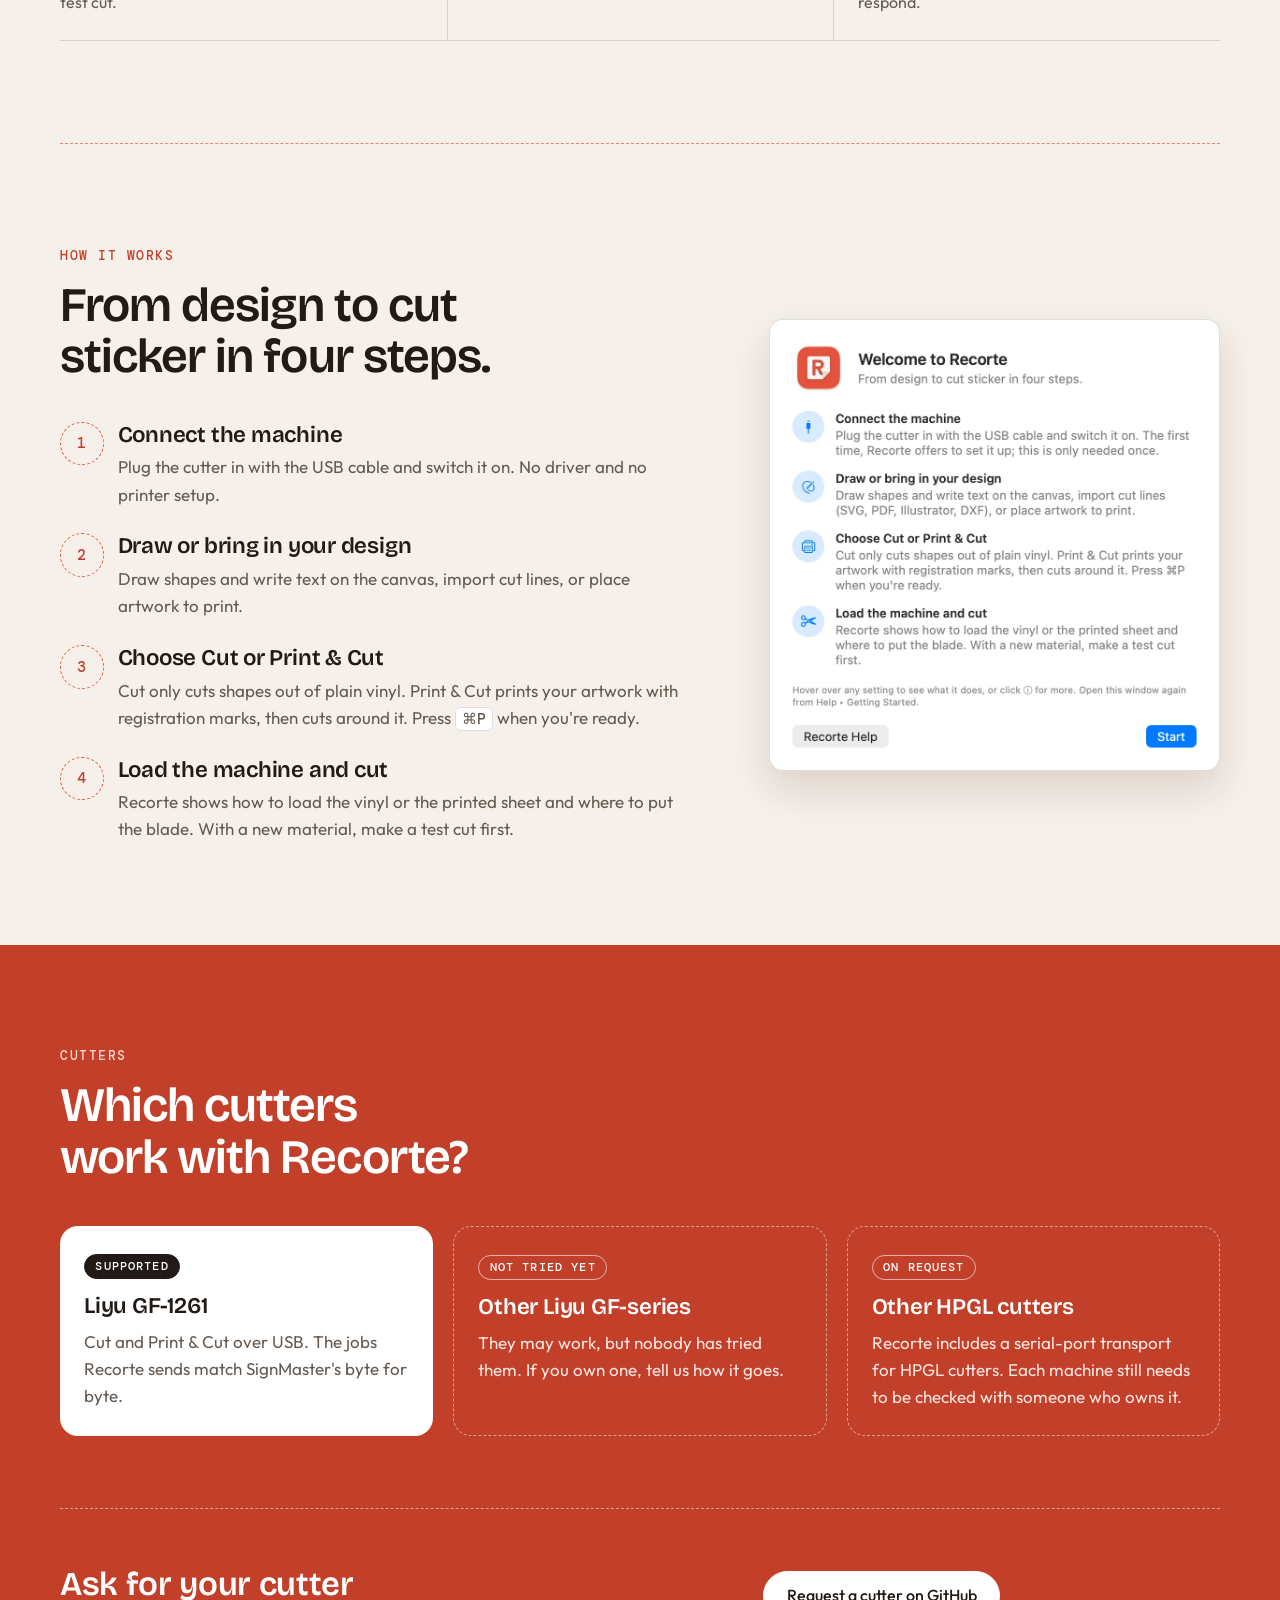
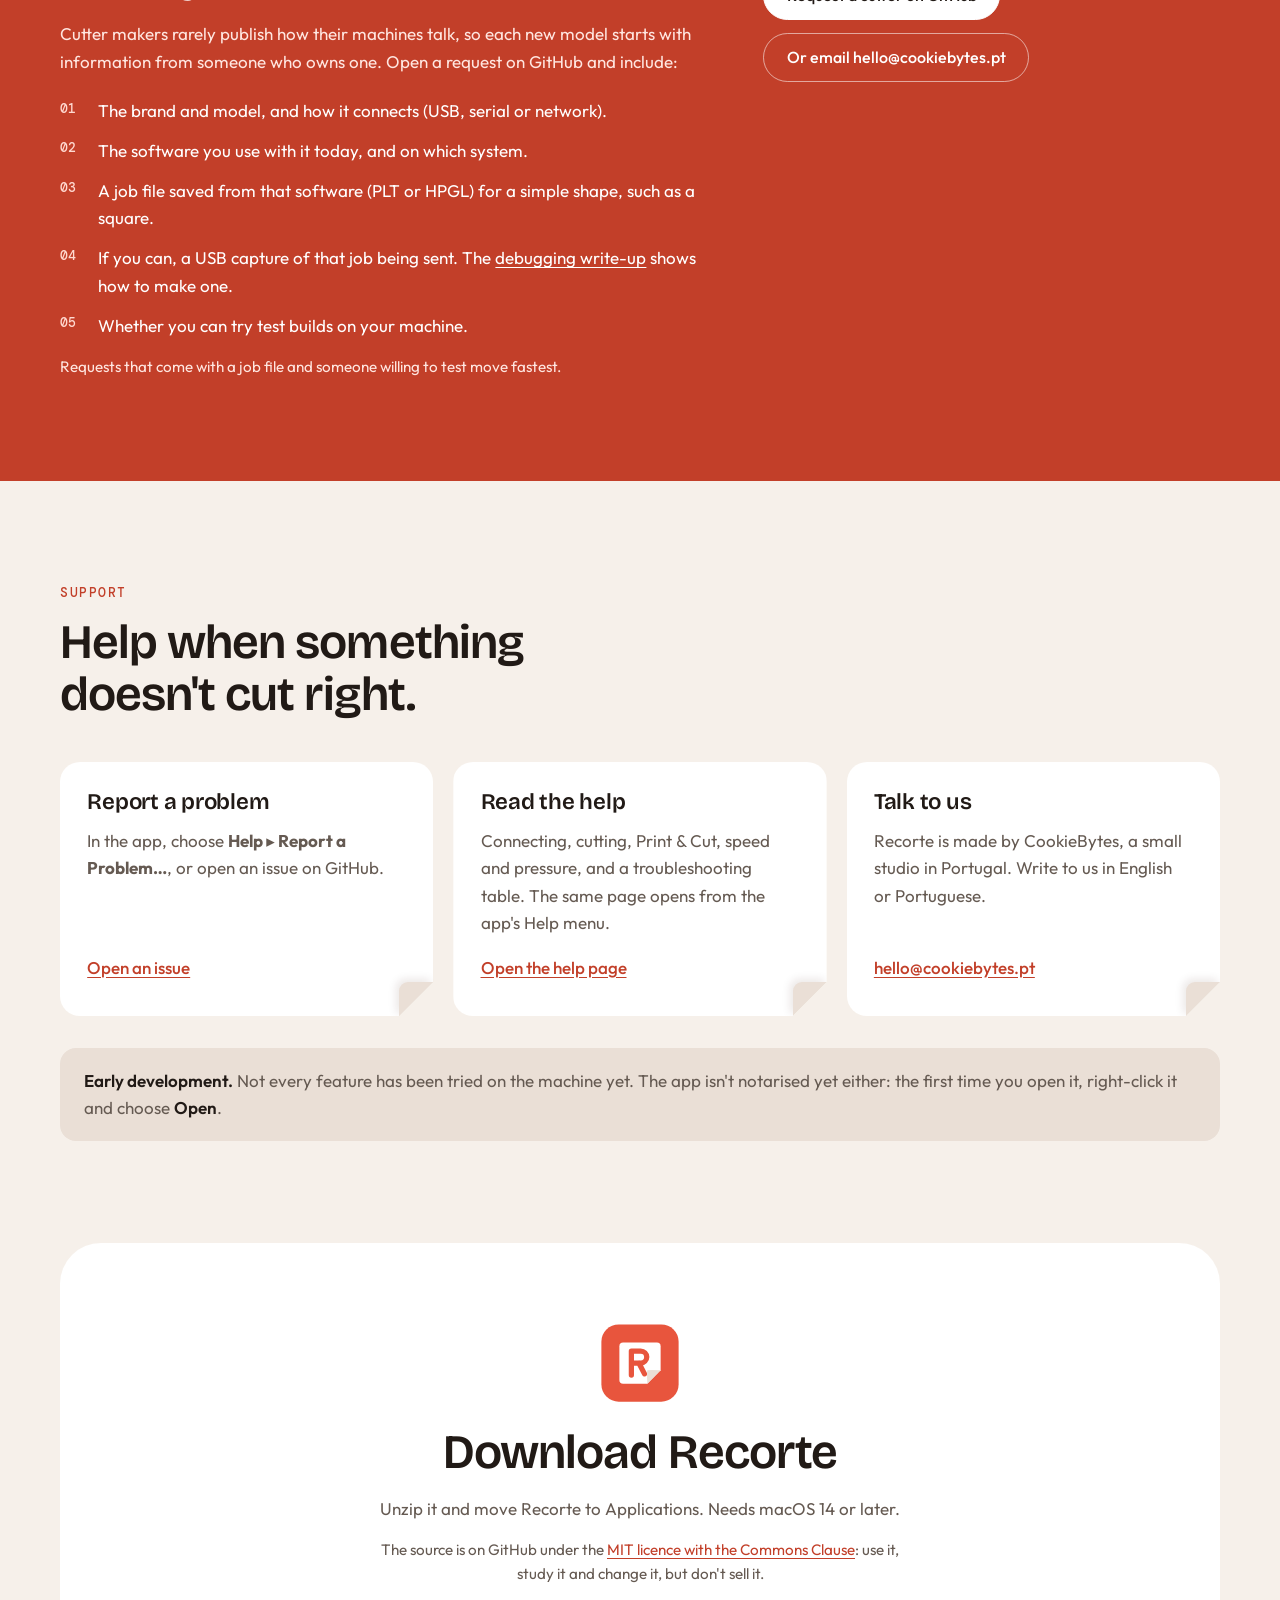
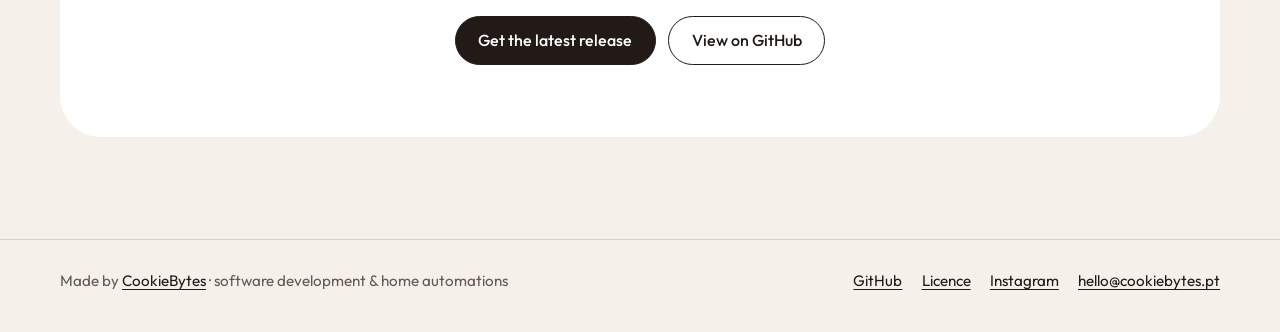
==== commit e8ba8fed: "feat: help page" ====
--- a/index.html
+++ b/index.html
@@ -34,6 +34,7 @@
       <a href="#how" data-i18n="nav.how">How it works</a>
       <a href="#cutters" data-i18n="nav.cutters">Cutters</a>
       <a href="#support" data-i18n="nav.support">Support</a>
+      <a href="help/" data-i18n="nav.help">Help</a>
     </nav>
     <div class="nav__right">
       <div class="lang" role="group" aria-label="Language">
@@ -255,7 +256,7 @@
       <article class="sticker">
         <h3 data-i18n="sup.2.t">Read the help</h3>
         <p data-i18n="sup.2.d">Connecting, cutting, Print &amp; Cut, speed and pressure, and a troubleshooting table. The same page opens from the app's Help menu.</p>
-        <a class="link" href="https://github.com/cookiebytespt/Recorte#troubleshooting" data-i18n="sup.2.a">Open the help page</a>
+        <a class="link" href="help/" data-i18n="sup.2.a">Open the help page</a>
       </article>
       <article class="sticker">
         <h3 data-i18n="sup.3.t">Talk to us</h3>
--- a/assets/style.css
+++ b/assets/style.css
@@ -15,6 +15,7 @@
 }
 
 * { box-sizing: border-box; }
+[hidden] { display: none !important; }
 html { scroll-behavior: smooth; scroll-padding-top: 84px; }
 body {
   margin: 0;
@@ -265,6 +266,49 @@
 .get__in .licence { font-size: .95rem; max-width: 52ch; }
 .get__in .licence a { color: var(--coral-deep); text-underline-offset: 3px; }
 
+/* Help page */
+.nav__links a[aria-current="page"] { color: var(--ink); font-weight: 500; }
+.help { display: grid; grid-template-columns: 220px minmax(0, 1fr); gap: clamp(2rem, 5vw, 4.5rem); padding: clamp(2.5rem, 6vw, 4.5rem) 0 clamp(4rem, 8vw, 6rem); align-items: start; }
+.help__toc { position: sticky; top: 100px; }
+.help__toc ul { list-style: none; margin: 0; padding: 0; display: grid; gap: .1rem; border-left: 1.5px dashed var(--coral); }
+.help__toc a { display: block; padding: .35rem 0 .35rem 1rem; text-decoration: none; color: var(--muted); font-size: .97rem; line-height: 1.3; }
+.help__toc a:hover { color: var(--ink); }
+.help__body { max-width: 780px; }
+.help__body h1 { font-size: clamp(2.3rem, 5vw, 3.6rem); max-width: none; }
+.help__body > .lead { margin-top: 1rem; }
+.prose { margin-top: 1rem; }
+.prose h2 { font-size: clamp(1.6rem, 3vw, 2.1rem); max-width: none; margin-top: 3.5rem; padding-top: 2rem; border-top: 1.5px dashed var(--coral); }
+.prose h3 { margin-top: 2.2rem; }
+.prose p, .prose ul, .prose ol { margin: 1rem 0 0; }
+.prose ul, .prose ol { padding-left: 1.4rem; }
+.prose li { margin-top: .45rem; }
+.prose li > ul, .prose li > ol { margin-top: .45rem; }
+.prose li > p { margin: 0; }
+.prose li > p + p { margin-top: .6rem; }
+.prose li::marker { color: var(--coral-deep); font-family: var(--mono); font-size: .9em; }
+.prose a, .help__more a:not(.btn) { color: var(--coral-deep); text-underline-offset: 3px; }
+.prose a:hover { color: var(--ink); }
+.prose strong { font-weight: 600; }
+.prose code { white-space: normal; overflow-wrap: anywhere; }
+.tablewrap { margin-top: 1.2rem; overflow-x: auto; background: var(--vinyl); border: 1px solid var(--line); border-radius: 14px; }
+.prose table { border-collapse: collapse; width: 100%; font-size: .97rem; line-height: 1.5; }
+.prose th { text-align: left; font: 500 .74rem var(--mono); text-transform: uppercase; letter-spacing: .1em; color: var(--muted); background: var(--paper); }
+.prose th, .prose td { padding: .7rem 1rem; vertical-align: top; border-bottom: 1px solid var(--line); }
+.prose tr:last-child td { border-bottom: 0; }
+.prose td:first-child { min-width: 9.5rem; }
+.prose td code, .prose td kbd { background: var(--paper); }
+.prose figure { margin: 1.6rem 0 0; }
+.prose figure img { background: var(--vinyl); border: 1px solid var(--line); border-radius: 14px; box-shadow: 0 14px 30px rgba(60, 20, 8, .12); }
+.prose figcaption { font-size: .9rem; color: var(--muted); margin-top: .6rem; }
+.help__more { margin-top: 3.5rem; background: var(--vinyl); border-radius: 20px; padding: 1.8rem; }
+.help__more h2 { font-size: 1.6rem; }
+.help__more p { color: var(--muted); margin-top: .6rem; }
+.help__more .cta { margin-top: 1.3rem; }
+@media (max-width: 900px) {
+  .help { grid-template-columns: minmax(0, 1fr); }
+  .help__toc { position: static; }
+}
+
 /* Footer */
 .foot { border-top: 1px solid var(--line); padding: 1.8rem 0 2.4rem; font-size: .95rem; color: var(--muted); }
 .foot__in { display: flex; flex-wrap: wrap; justify-content: space-between; gap: 1rem; }
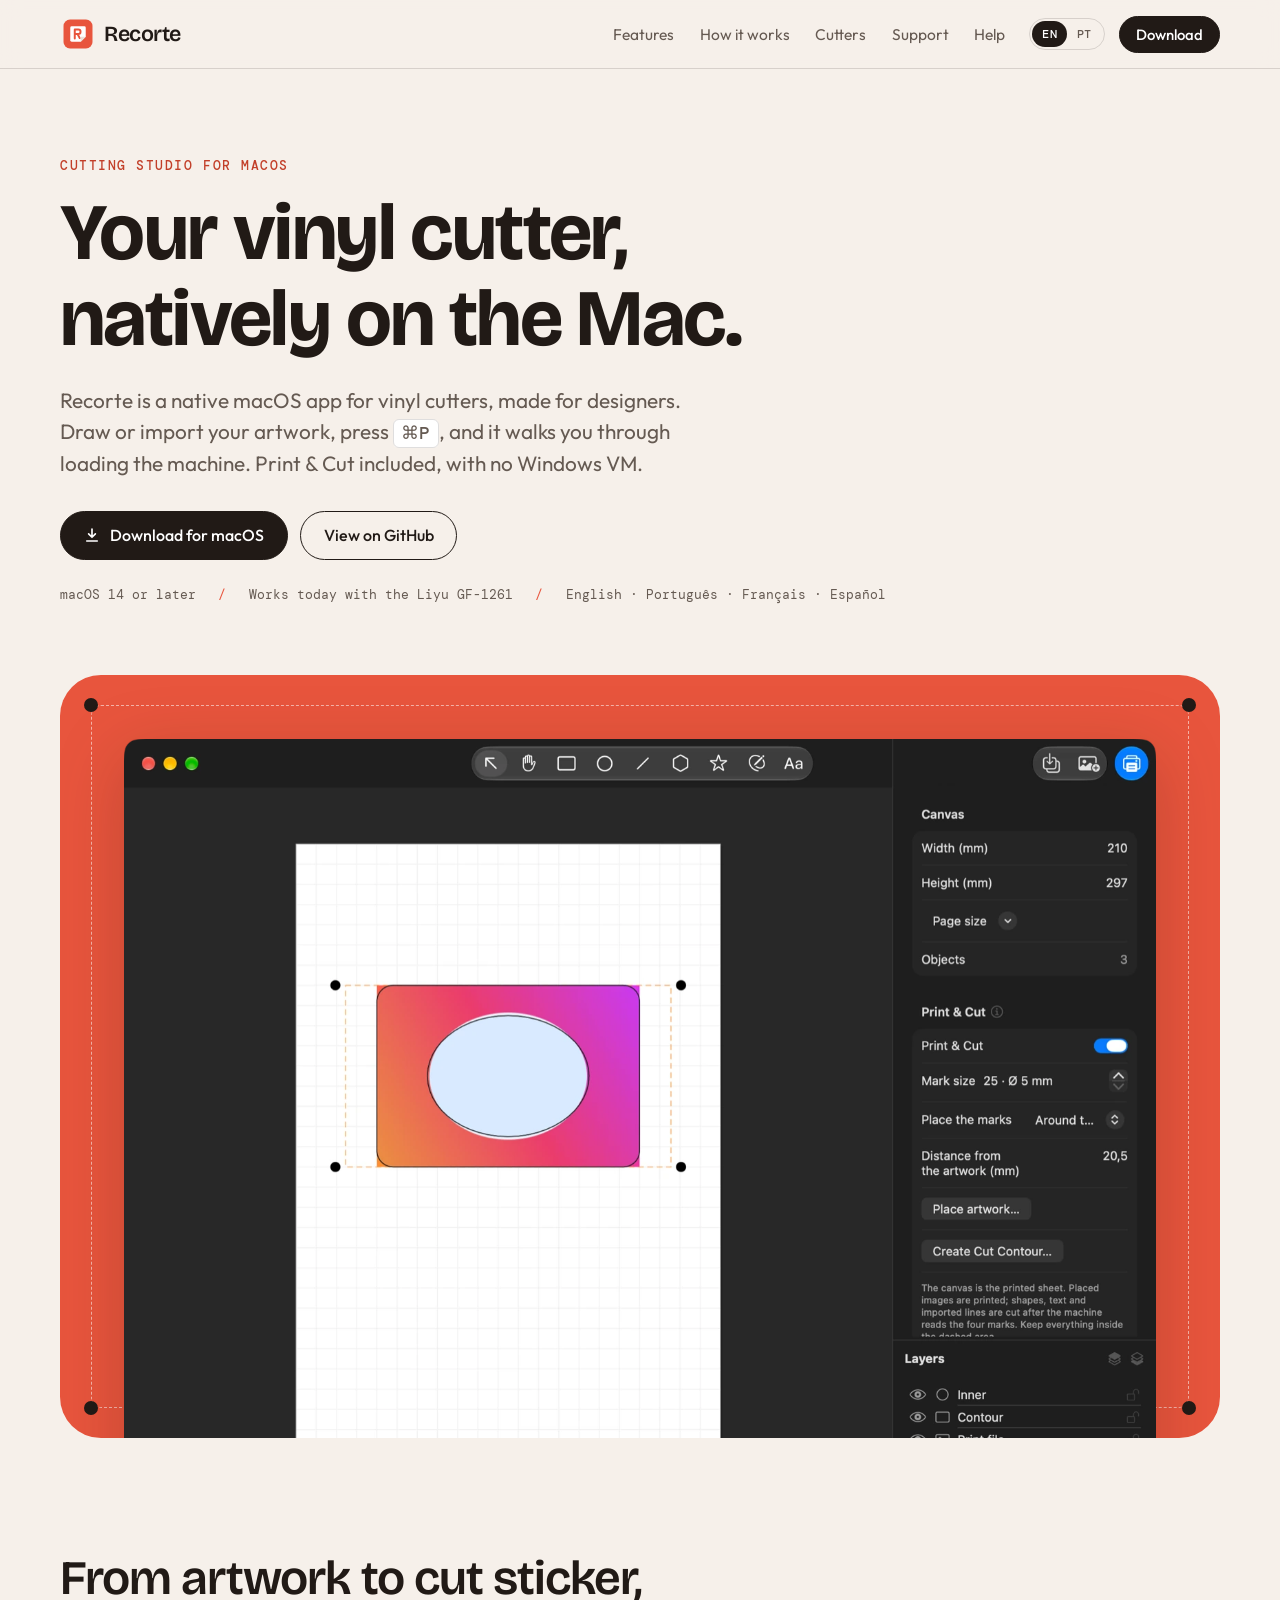
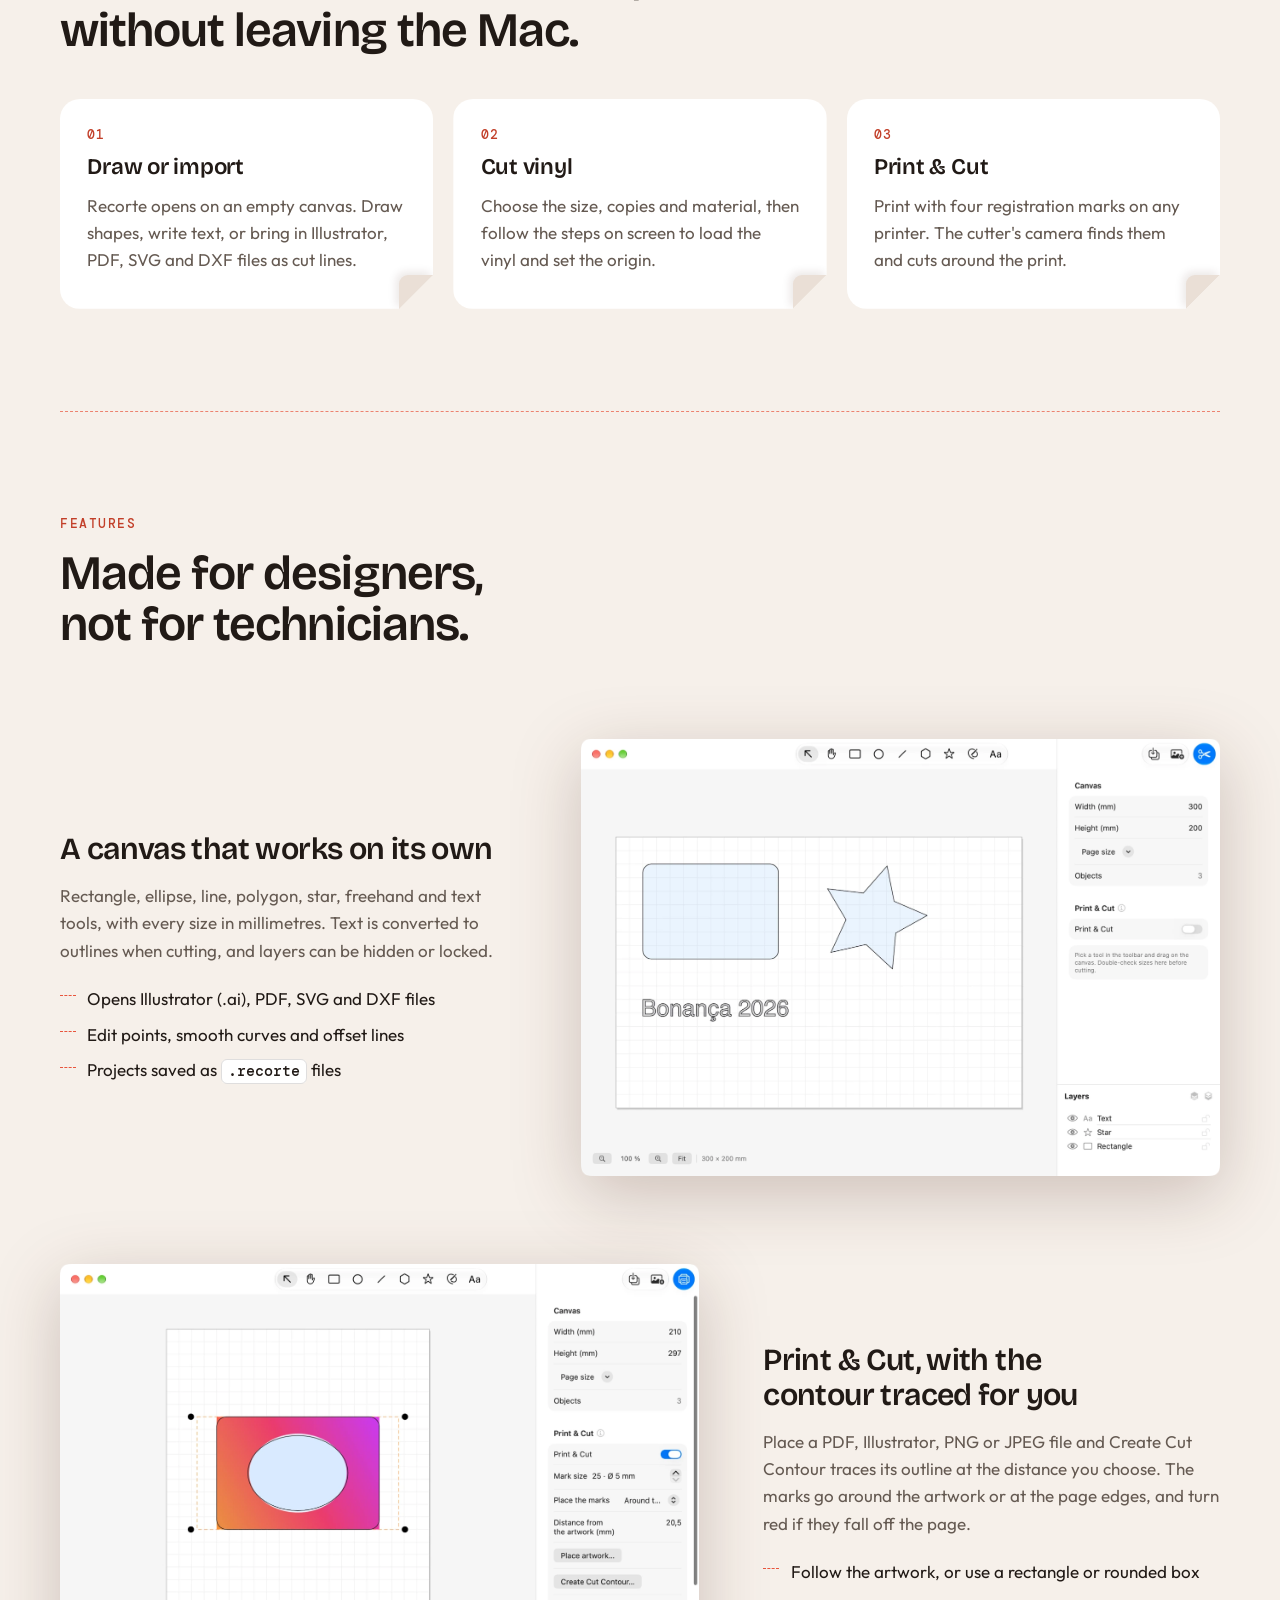
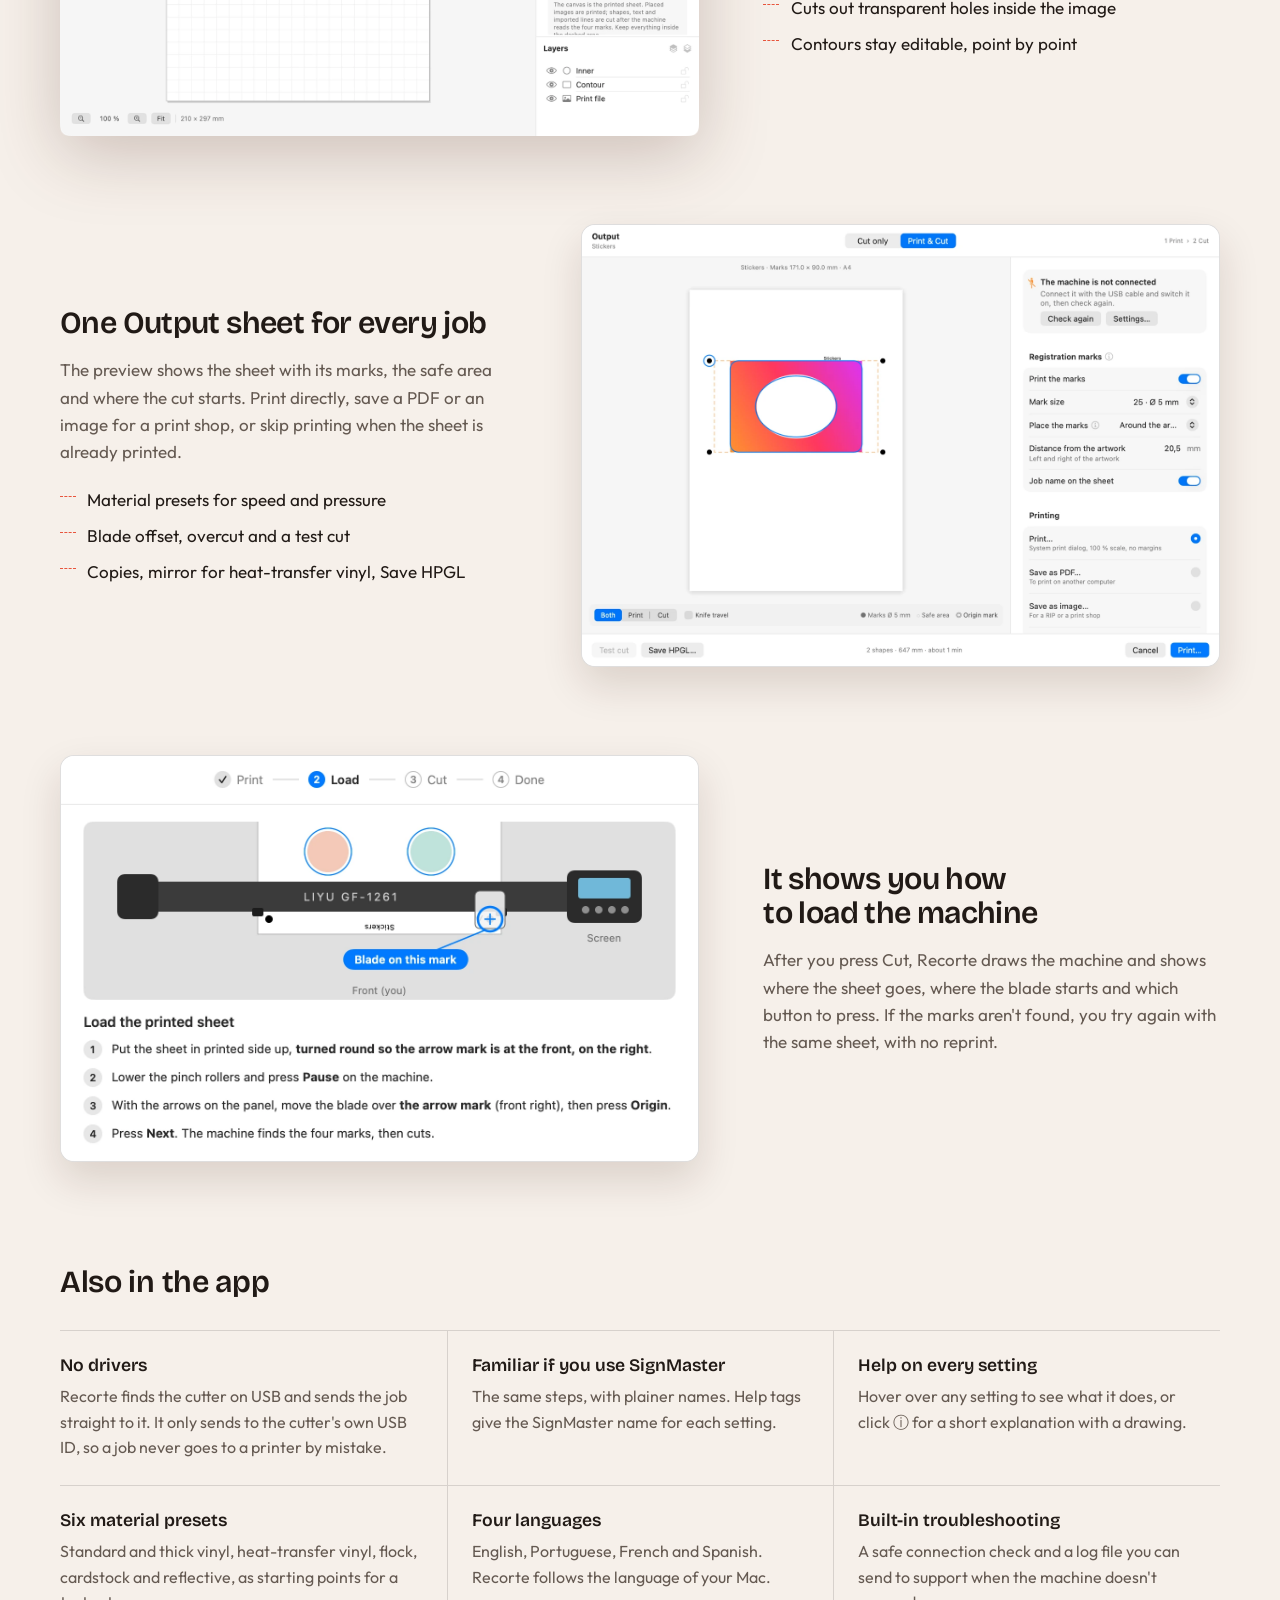
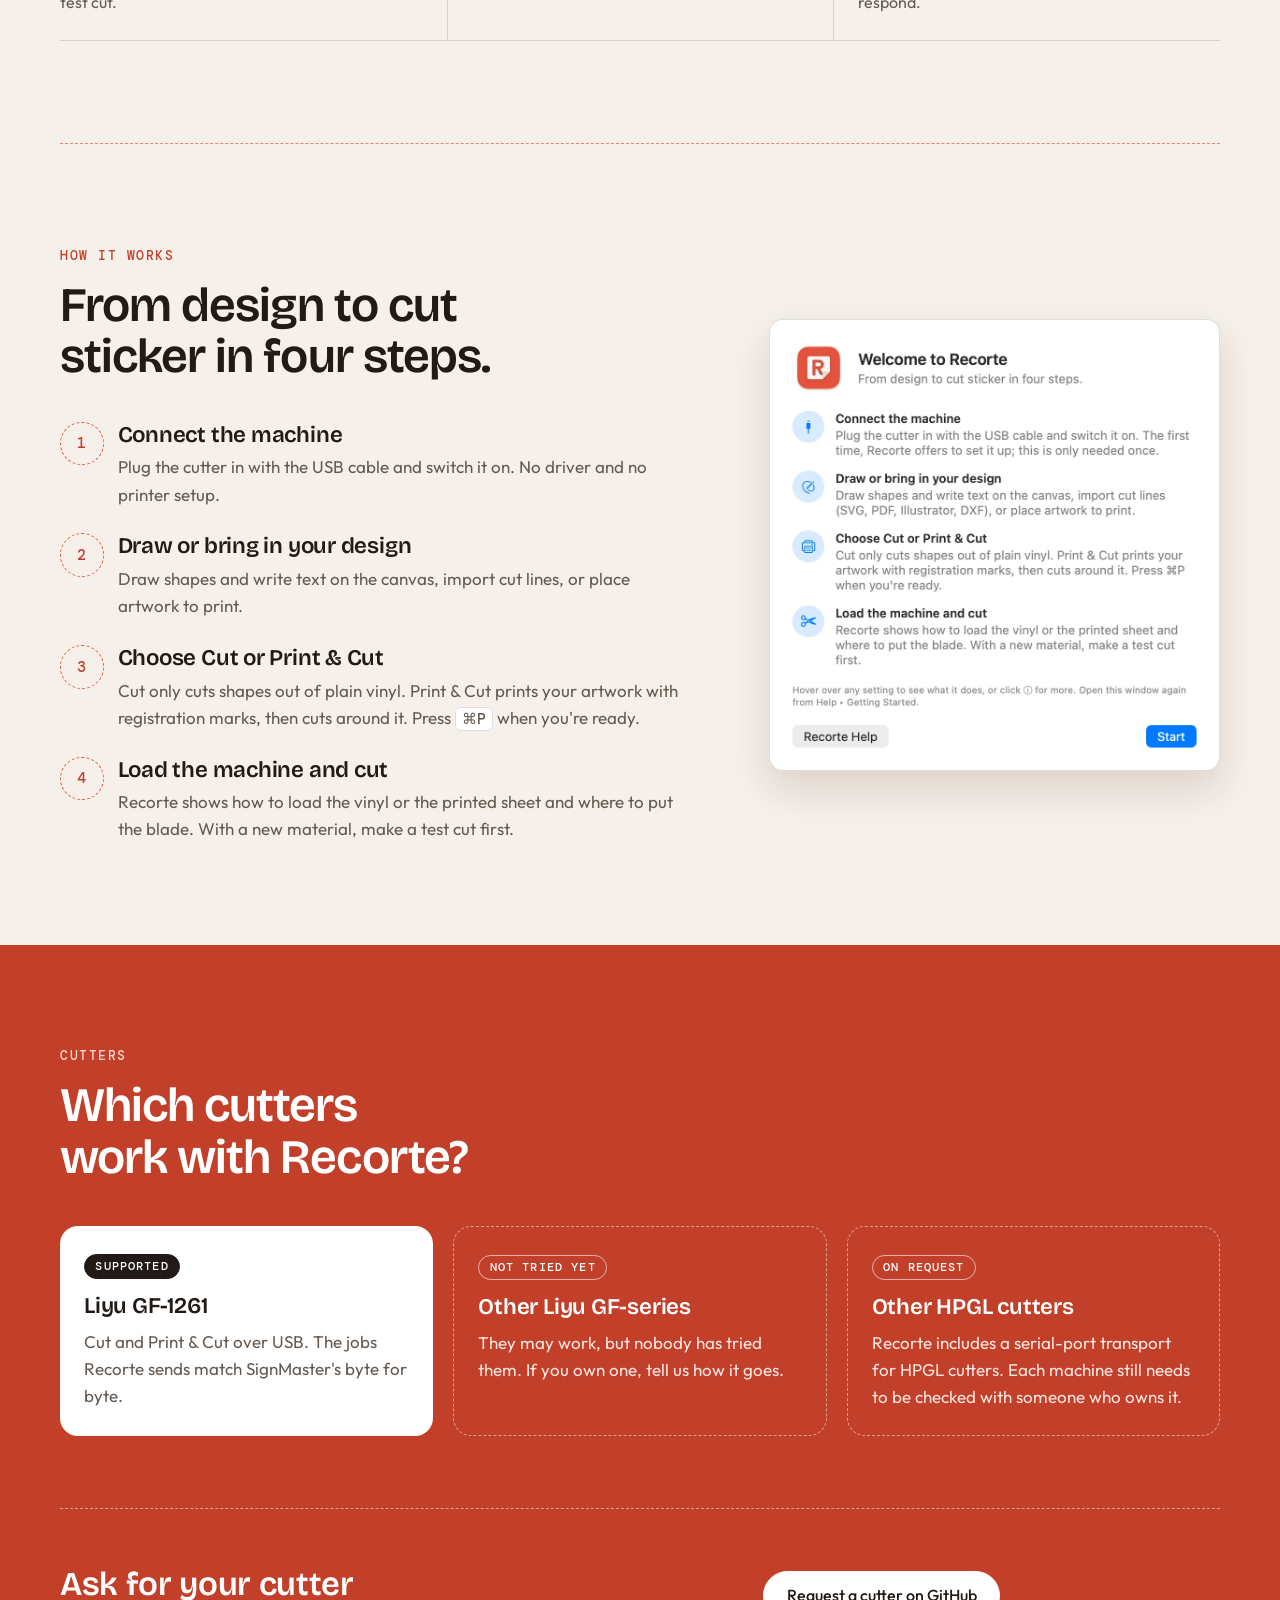
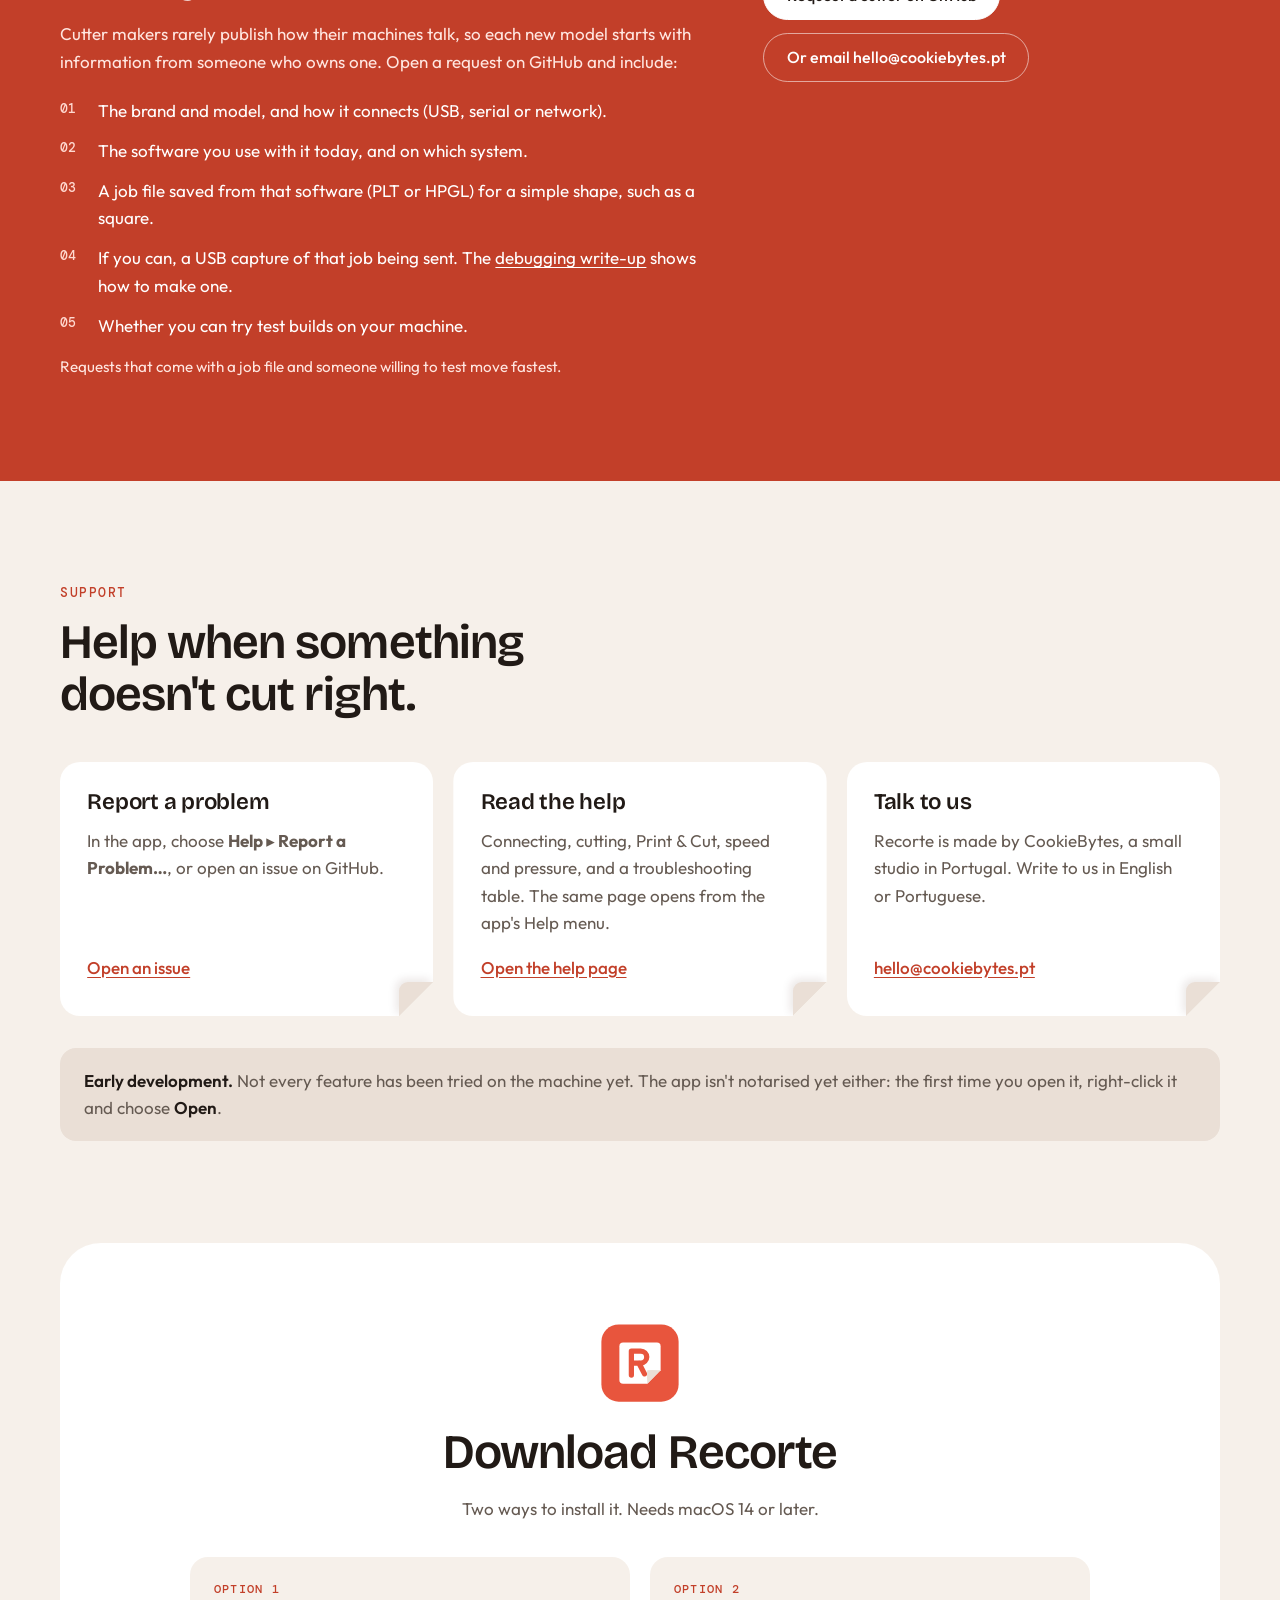
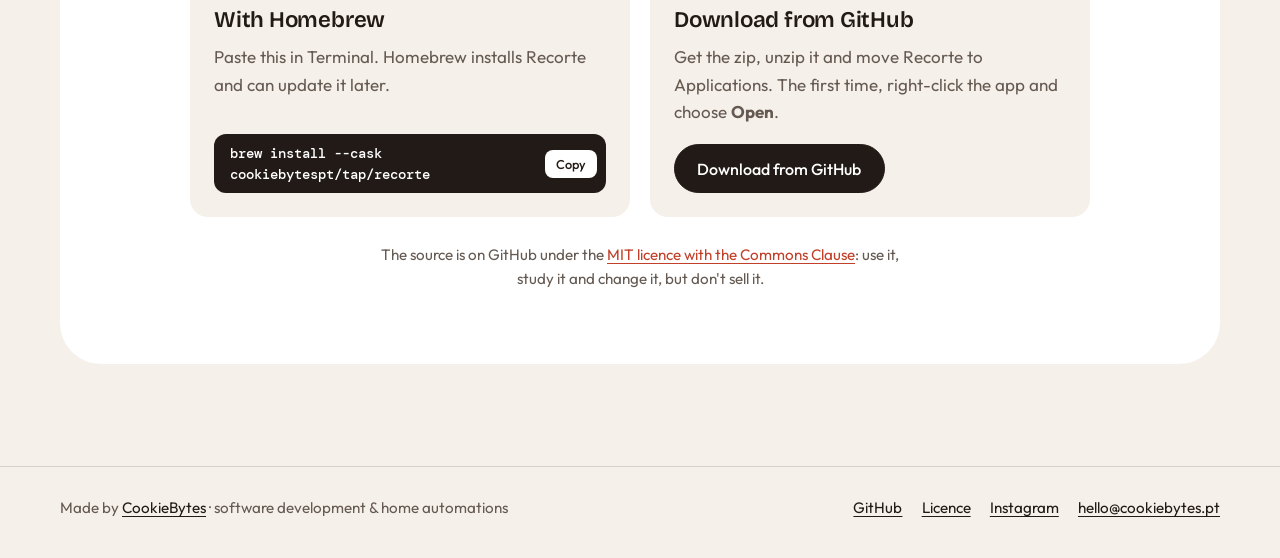
==== commit 79413b12: "feat: mention homebrew" ====
--- a/index.html
+++ b/index.html
@@ -41,7 +41,7 @@
         <button type="button" data-lang="en" aria-pressed="true">EN</button>
         <button type="button" data-lang="pt" aria-pressed="false">PT</button>
       </div>
-      <a class="btn btn--small" href="https://github.com/cookiebytespt/Recorte/releases/latest" data-i18n="nav.download">Download</a>
+      <a class="btn btn--small" href="#download" data-i18n="nav.download">Download</a>
     </div>
   </div>
 </header>
@@ -55,7 +55,7 @@
     <h1 data-i18n="hero.title">Your vinyl cutter, natively on the Mac.</h1>
     <p class="lead" data-i18n-html="hero.lead">Recorte is a native macOS app for vinyl cutters, made for designers. Draw or import your artwork, press <kbd>⌘P</kbd>, and it walks you through loading the machine. Print &amp; Cut included, with no Windows VM.</p>
     <div class="cta">
-      <a class="btn" href="https://github.com/cookiebytespt/Recorte/releases/latest">
+      <a class="btn" href="#download">
         <svg width="18" height="18" viewBox="0 0 24 24" fill="none" stroke="currentColor" stroke-width="2.2" stroke-linecap="round" stroke-linejoin="round" aria-hidden="true"><path d="M12 4v11m0 0l-4.5-4.5M12 15l4.5-4.5M5 20h14"/></svg>
         <span data-i18n="hero.cta">Download for macOS</span>
       </a>
@@ -270,16 +270,31 @@
 </section>
 
 <!-- DOWNLOAD -->
-<section class="get" aria-labelledby="get-h">
+<section class="get" id="download" aria-labelledby="get-h">
   <div class="wrap get__in">
     <img src="assets/icon.svg" width="96" height="96" alt="">
     <h2 id="get-h" data-i18n="get.title">Download Recorte</h2>
-    <p data-i18n="get.d">Unzip it and move Recorte to Applications. Needs macOS 14 or later.</p>
+    <p data-i18n="get.d">Two ways to install it. Needs macOS 14 or later.</p>
+
+    <div class="ways">
+      <div class="way">
+        <p class="tag" data-i18n="get.brew.tag">Option 1</p>
+        <h3 data-i18n="get.brew.t">With Homebrew</h3>
+        <p data-i18n="get.brew.d">Paste this in Terminal. Homebrew installs Recorte and can update it later.</p>
+        <div class="cmd">
+          <code id="brew-cmd">brew install --cask cookiebytespt/tap/recorte</code>
+          <button type="button" class="copy" data-copy="#brew-cmd" data-i18n="get.copy" data-done="Copied">Copy</button>
+        </div>
+      </div>
+      <div class="way">
+        <p class="tag" data-i18n="get.gh.tag">Option 2</p>
+        <h3 data-i18n="get.gh.t">Download from GitHub</h3>
+        <p data-i18n-html="get.gh.d">Get the zip, unzip it and move Recorte to Applications. The first time, right-click the app and choose <strong>Open</strong>.</p>
+        <a class="btn" href="https://github.com/cookiebytespt/Recorte/releases/latest" data-i18n="get.cta">Download from GitHub</a>
+      </div>
+    </div>
+
     <p class="licence" data-i18n-html="get.lic">The source is on GitHub under the <a href="https://github.com/cookiebytespt/Recorte/blob/main/LICENSE">MIT licence with the Commons Clause</a>: use it, study it and change it, but don't sell it.</p>
-    <div class="cta cta--center">
-      <a class="btn" href="https://github.com/cookiebytespt/Recorte/releases/latest" data-i18n="get.cta">Get the latest release</a>
-      <a class="btn btn--ghost" href="https://github.com/cookiebytespt/Recorte" data-i18n="hero.cta2">View on GitHub</a>
-    </div>
   </div>
 </section>
 
--- a/assets/style.css
+++ b/assets/style.css
@@ -263,6 +263,18 @@
 }
 .get__in p { color: var(--muted); }
 .get__in .cta { margin-top: .8rem; }
+.ways { display: grid; grid-template-columns: 1fr 1fr; gap: 1.25rem; width: min(900px, 100%); margin: 1.2rem 0 .6rem; text-align: left; }
+.way { background: var(--paper); border-radius: 18px; padding: 1.5rem; display: flex; flex-direction: column; gap: .6rem; align-items: flex-start; min-width: 0; }
+.way .tag { font: 500 .78rem var(--mono); text-transform: uppercase; letter-spacing: .1em; color: var(--coral-deep); }
+.way p { color: var(--muted); }
+.way .btn, .way .cmd { margin-top: auto; }
+.way > p:not(.tag) { margin-bottom: .6rem; }
+.cmd { display: flex; align-items: center; gap: .6rem; width: 100%; background: var(--ink); border-radius: 12px; padding: .55rem .55rem .55rem 1rem; }
+.cmd code { flex: 1; min-width: 0; white-space: normal; overflow-wrap: anywhere; line-height: 1.5; background: none; border: 0; padding: 0; color: #fff; font-size: .86rem; user-select: all; }
+.copy { font: 500 .8rem var(--body); color: var(--ink); background: #fff; border: 0; border-radius: 8px; padding: .4rem .7rem; cursor: pointer; }
+.copy:hover { background: var(--backing); }
+.prose pre { margin: 1rem 0 0; overflow-x: auto; background: var(--ink); border-radius: 12px; padding: .8rem 1.1rem; }
+.prose pre code { background: none; border: 0; padding: 0; color: #fff; white-space: pre; user-select: all; }
 .get__in .licence { font-size: .95rem; max-width: 52ch; }
 .get__in .licence a { color: var(--coral-deep); text-underline-offset: 3px; }
 
@@ -318,7 +330,7 @@
 @media (max-width: 900px) {
   .nav__links { display: none; }
   .nav__right { margin-left: auto; }
-  .trio, .machines, .grid { grid-template-columns: 1fr; }
+  .trio, .machines, .grid, .ways { grid-template-columns: 1fr; }
   .grid li, .grid li:not(:nth-child(3n+1)) { padding: 1.3rem 0; border-left: 0; }
   .row, .how__in, .request { grid-template-columns: 1fr; }
   .row--flip .row__text { order: 0; }
